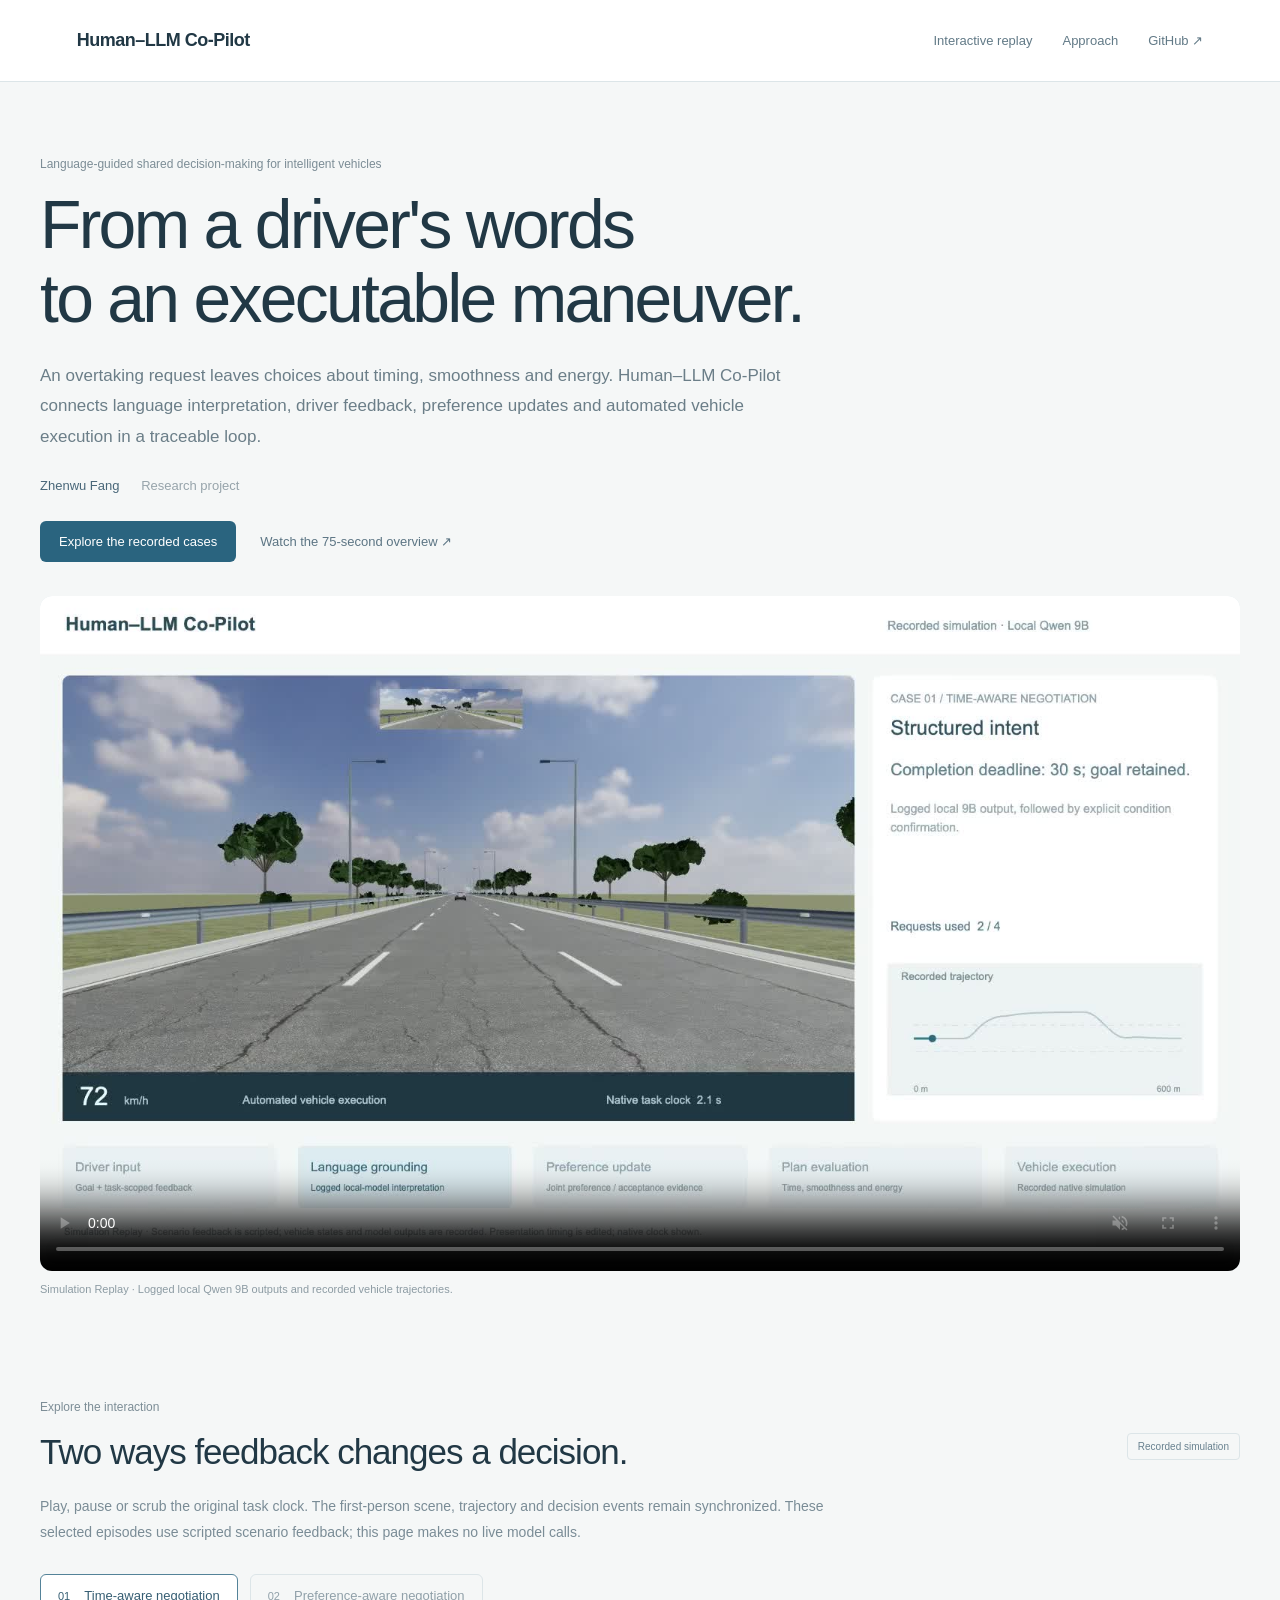
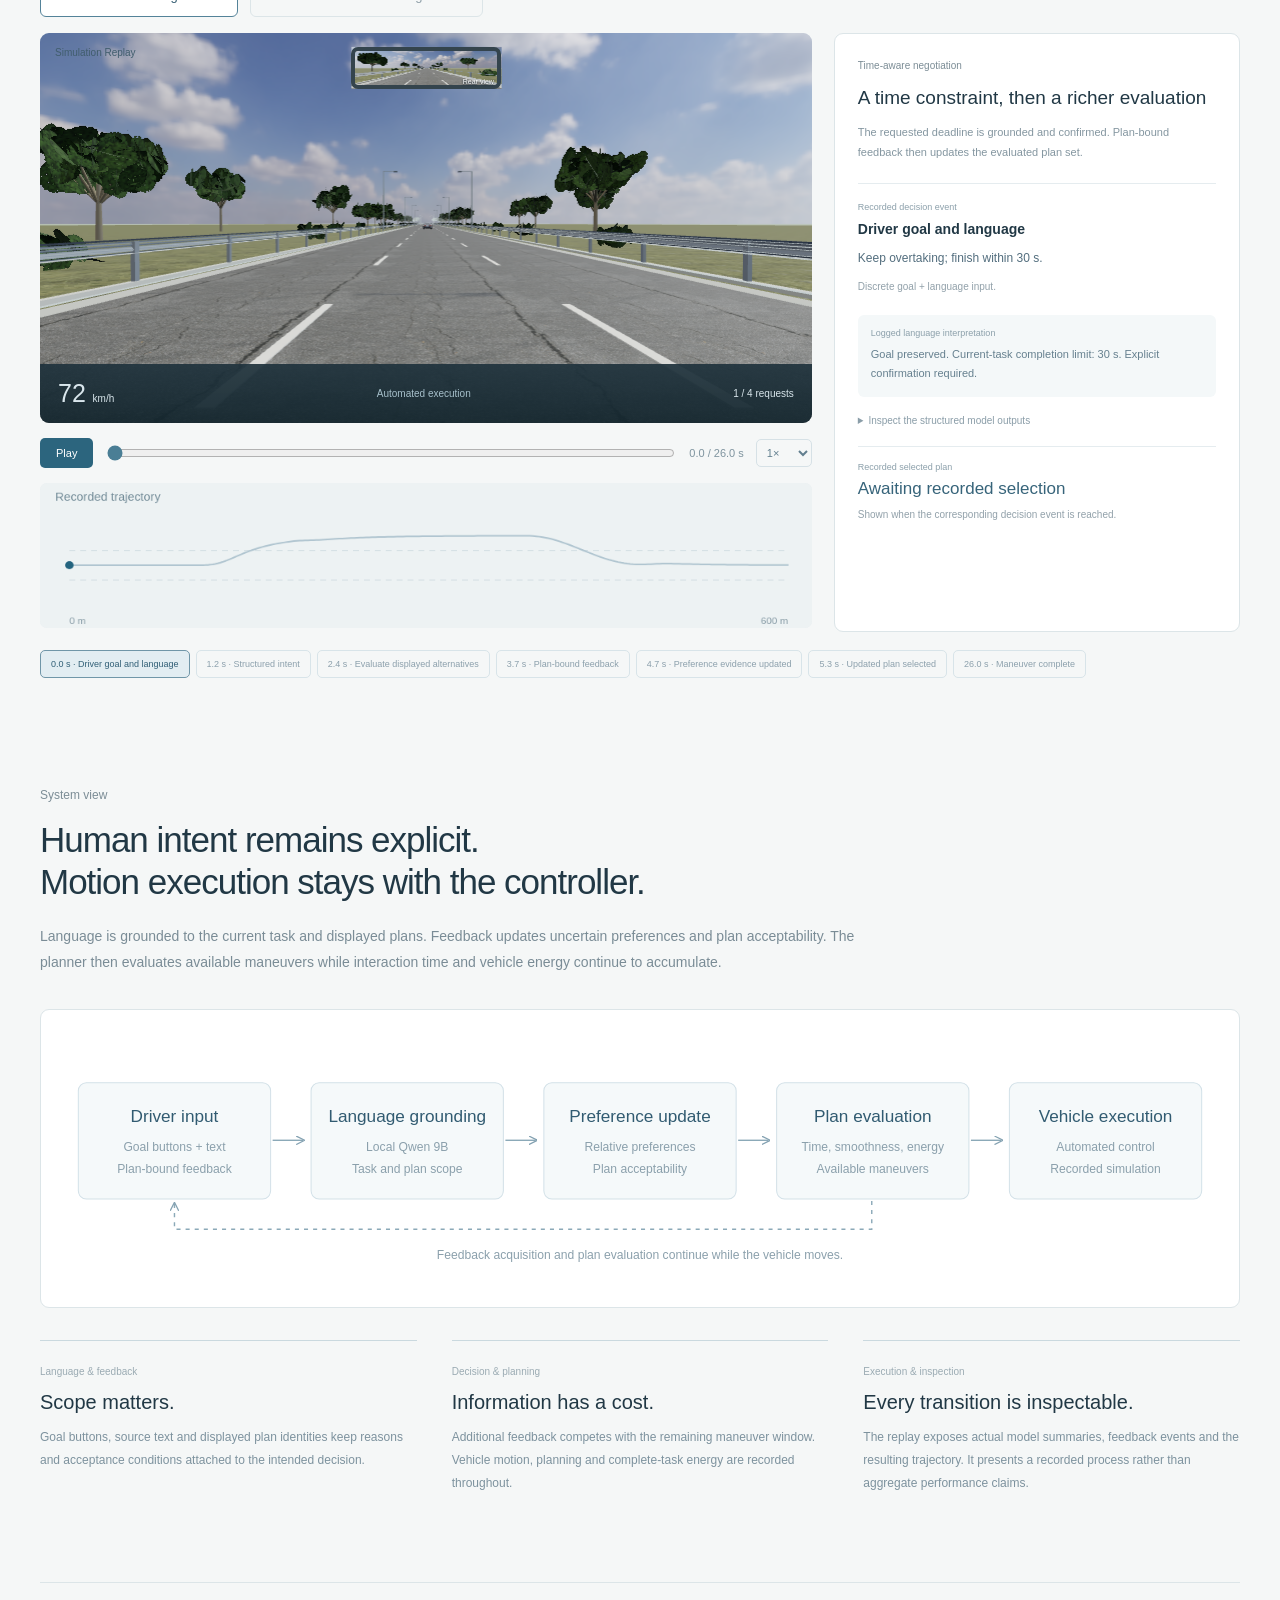
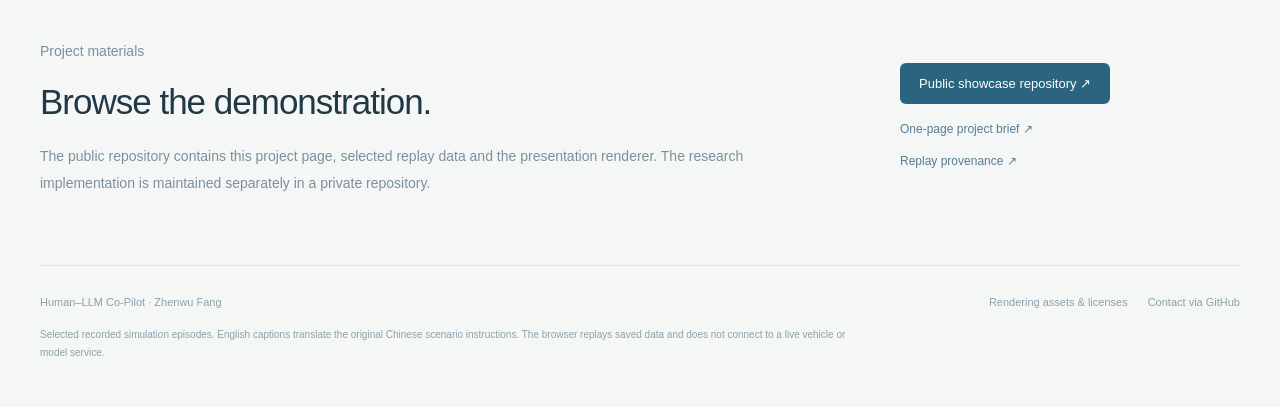
==== index.html @ 9ae5fc4d "Publish curated project showcase" ====
<!doctype html><html lang="en"><meta charset="utf-8"><meta name="viewport" content="width=device-width,initial-scale=1"><meta name="description" content="Human–LLM Co-Pilot connects language, driver feedback, plan evaluation and automated vehicle execution. Explore recorded simulation replays."><title>Human–LLM Co-Pilot | Zhenwu Fang</title><link rel="stylesheet" href="site.css"><script type="importmap">{"imports":{"three":"./viewer/vendor/three.module.js"}}</script>
<body><nav><a class="wordmark" href="#">Human–LLM Co-Pilot</a><div><a href="#replay">Interactive replay</a><a href="#approach">Approach</a><a href="https://github.com/ZV-NUS/human-llm-copilot">GitHub ↗</a></div></nav>
<main><header class="hero"><p class="eyebrow">Language-guided shared decision-making for intelligent vehicles</p><h1>From a driver's words<br>to an executable maneuver.</h1><p class="lede">An overtaking request leaves choices about timing, smoothness and energy. Human–LLM Co-Pilot connects language interpretation, driver feedback, preference updates and automated vehicle execution in a traceable loop.</p><p class="author"><a href="https://github.com/ZV-NUS">Zhenwu Fang</a> <span>Research project</span></p><div class="actions"><a class="button" href="#replay">Explore the recorded cases</a><a class="secondary" href="media/human_llm_copilot_demo.mp4">Watch the 75-second overview ↗</a></div>
<figure class="hero-media"><video id="overview-video" controls playsinline muted preload="metadata" poster="media/poster.jpg"><source src="media/human_llm_copilot_demo.mp4" type="video/mp4"></video><figcaption>Simulation Replay · Logged local Qwen 9B outputs and recorded vehicle trajectories.</figcaption></figure></header>
<section id="replay"><div class="section-top"><div><p class="eyebrow">Explore the interaction</p><h2>Two ways feedback changes a decision.</h2></div><span class="replay-label">Recorded simulation</span></div><p class="section-intro">Play, pause or scrub the original task clock. The first-person scene, trajectory and decision events remain synchronized. These selected episodes use scripted scenario feedback; this page makes no live model calls.</p>
<div class="case-tabs"><button id="case-a" class="selected">01 <span>Time-aware negotiation</span></button><button id="case-b">02 <span>Preference-aware negotiation</span></button></div>
<div class="replay-grid"><div class="visual-wrap"><div id="viewer" class="viewer"><div id="mirror"><span>Rear view</span></div><div id="load-state">Preparing the recorded scene…</div><div class="scene-badge">Simulation Replay</div><div class="instruments"><span><b id="speed">—</b> km/h</span><span>Automated execution</span><span id="request-count">0 / 4 requests</span></div></div><div class="player"><button id="play" aria-label="Play replay">Play</button><input id="seek" type="range" min="0" max="26" step=".05" value="0" aria-label="Replay position"><span id="clock">0.0 / 26.0 s</span><select id="rate" aria-label="Replay speed"><option value="1">1×</option><option value=".5">0.5×</option><option value="2">2×</option></select></div><canvas id="trajectory" width="920" height="180" aria-label="Recorded vehicle trajectory"></canvas></div>
<aside><p class="eyebrow" id="case-kind">Time-aware negotiation</p><h3 id="case-title"></h3><p id="case-caption"></p><div class="event"><span id="event-type">Driver input</span><h4 id="event-title"></h4><p id="event-text"></p><small id="event-detail"></small></div><div class="language-summary"><span>Logged language interpretation</span><p id="language-text"></p></div><details><summary>Inspect the structured model outputs</summary><pre id="model-json"></pre></details><div class="outcome"><span>Recorded selected plan</span><strong id="selected-plan"></strong><small>Shown when the corresponding decision event is reached.</small></div></aside></div>
<div id="events" class="events"></div></section>
<section id="approach"><p class="eyebrow">System view</p><h2>Human intent remains explicit.<br>Motion execution stays with the controller.</h2><p class="section-intro">Language is grounded to the current task and displayed plans. Feedback updates uncertain preferences and plan acceptability. The planner then evaluates available maneuvers while interaction time and vehicle energy continue to accumulate.</p><img class="architecture" src="media/architecture.svg" alt="Driver goal and feedback flow through language grounding, preference update, plan evaluation and automated execution, with a feedback loop to the driver."><div class="approach-grid"><article><span>Language & feedback</span><h3>Scope matters.</h3><p>Goal buttons, source text and displayed plan identities keep reasons and acceptance conditions attached to the intended decision.</p></article><article><span>Decision & planning</span><h3>Information has a cost.</h3><p>Additional feedback competes with the remaining maneuver window. Vehicle motion, planning and complete-task energy are recorded throughout.</p></article><article><span>Execution & inspection</span><h3>Every transition is inspectable.</h3><p>The replay exposes actual model summaries, feedback events and the resulting trajectory. It presents a recorded process rather than aggregate performance claims.</p></article></div></section>
<section class="code-section"><div><p class="eyebrow">Project materials</p><h2>Browse the demonstration.</h2><p>The public repository contains this project page, selected replay data and the presentation renderer. The research implementation is maintained separately in a private repository.</p></div><div class="code-links"><a class="button" href="https://github.com/ZV-NUS/human-llm-copilot">Public showcase repository ↗</a><a href="media/project_brief.pdf">One-page project brief ↗</a><a href="data/provenance.json">Replay provenance ↗</a></div></section>
<footer><span>Human–LLM Co-Pilot · Zhenwu Fang</span><div><a href="credits.html">Rendering assets & licenses</a><a href="https://github.com/ZV-NUS">Contact via GitHub</a></div><p>Selected recorded simulation episodes. English captions translate the original Chinese scenario instructions. The browser replays saved data and does not connect to a live vehicle or model service.</p></footer></main><script type="module" src="site.js"></script></body></html>
---- site.css ----
:root{font-family:'Avenir Next','Segoe UI',Arial,sans-serif;color:#213845;background:#f5f7f7;--blue:#2a647f;--muted:#71838d;--line:#dce5e8}*{box-sizing:border-box}body{margin:0}a{color:inherit;text-decoration:none}button,input,select{font:inherit}button,a,input{outline-offset:5px}button:focus-visible,a:focus-visible,input:focus-visible,select:focus-visible{outline:3px solid #7eabbf}button{cursor:pointer}nav{height:82px;padding:0 max(6vw,24px);display:flex;justify-content:space-between;align-items:center;background:white;border-bottom:1px solid var(--line)}nav div{display:flex;gap:30px;font-size:13px;color:#627a87}.wordmark{font-weight:650;font-size:18px;letter-spacing:-.5px}main{max-width:1280px;margin:auto;padding:0 40px}.hero{padding:75px 0 50px}.eyebrow{font-size:12px;color:#7c8d96;margin:0 0 17px}.hero h1{font-size:clamp(38px,5.3vw,68px);font-weight:500;line-height:1.09;letter-spacing:-2.7px;margin:0 0 25px}.lede{font-size:17px;line-height:1.8;color:#6b7e88;max-width:750px;margin:0}.author{font-size:13px;margin:25px 0;color:#496779}.author span{color:#97a4ab;margin-left:18px}.actions{display:flex;gap:24px;align-items:center;margin:28px 0 34px}.button{display:inline-block;background:var(--blue);padding:13px 19px;color:white;border-radius:6px;font-size:13px}.secondary{font-size:13px;color:#5c7584}.hero-media{margin:30px 0 0}.hero-media video{width:100%;display:block;background:#dbe6eb;border-radius:12px;aspect-ratio:16/9}.hero-media figcaption{font-size:11px;color:#8c9ba3;margin-top:12px}section{padding:55px 0}.section-top{display:flex;justify-content:space-between;align-items:center}.section-top h2,h2{font-size:35px;line-height:1.2;letter-spacing:-1px;font-weight:500;margin:0 0 20px}.replay-label{padding:7px 10px;border:1px solid var(--line);font-size:10px;color:#68818f;border-radius:4px}.section-intro{max-width:820px;font-size:14px;line-height:1.9;color:#7a8c96;margin:0 0 28px}.case-tabs{display:flex;gap:12px;margin-bottom:16px}.case-tabs button{background:transparent;border:1px solid var(--line);color:#90a0a9;padding:13px 17px;border-radius:6px;font-size:11px}.case-tabs button span{font-size:13px;margin-left:11px}.case-tabs .selected{background:white;border-color:#548399;color:#365e73}.replay-grid{display:grid;grid-template-columns:minmax(0,1.9fr) minmax(270px,1fr);gap:22px}.visual-wrap{min-width:0}.viewer{position:relative;width:100%;height:390px;border-radius:9px;overflow:hidden;background:#d7e3e8}.viewer>canvas{display:block;width:100%;height:100%}#mirror{position:absolute;z-index:3;left:50%;top:14px;transform:translateX(-50%);width:150px;height:42px;border:4px solid #34444d;border-radius:7px;pointer-events:none}#mirror span{position:absolute;bottom:0;right:3px;color:white;font-size:7px;text-shadow:0 1px 2px #123}.scene-badge{position:absolute;top:14px;left:15px;z-index:3;font-size:10px;color:#405d6d}.instruments{position:absolute;left:0;right:0;bottom:0;padding:15px 18px;background:linear-gradient(180deg,#20333ded,#14262eee);color:#d9e6ec;display:flex;justify-content:space-between;align-items:center;font-size:10px;z-index:3}.instruments b{font-size:25px;font-weight:500;margin-right:4px}.instruments>span:nth-child(2){color:#a7c0cb}#load-state{position:absolute;inset:0;background:#e5edf1;z-index:4;display:grid;place-items:center;color:#7c929e;font-size:12px}#load-state[hidden]{display:none}.player{display:flex;align-items:center;gap:12px;padding:15px 0}.player button{background:#2c657e;color:white;padding:9px 16px;border:0;border-radius:5px;font-size:11px}.player input{flex:1;min-width:30px;accent-color:#4a7e95}.player span{font-size:11px;white-space:nowrap;color:#7f949f;font-variant-numeric:tabular-nums}.player select{font-size:11px;padding:6px;border:1px solid #d6e1e6;border-radius:5px;background:transparent;color:#627f8f}#trajectory{width:100%;height:145px;background:#ebf0f1;border-radius:7px}aside{background:white;border:1px solid var(--line);padding:23px;border-radius:9px;min-width:0}aside .eyebrow{font-size:10px;margin-bottom:10px}aside h3{font-size:19px;font-weight:500;line-height:1.4;margin:0 0 12px}aside>p{font-size:11px;color:#8496a0;line-height:1.8}.event{border-top:1px solid #e5ecef;margin-top:20px;padding-top:18px}.event>span,.language-summary>span,.outcome>span{display:block;font-size:9px;color:#8ca0ab;margin-bottom:7px}.event h4{font-size:14px;line-height:1.5;font-weight:550;margin:0 0 8px}.event p{font-size:12px;line-height:1.8;color:#536e7e;margin:0 0 8px}.event small,.outcome small{font-size:10px;line-height:1.7;color:#92a1aa;display:block}.language-summary{margin-top:20px;padding:13px;background:#f4f8f9;border-radius:6px}.language-summary p{font-size:11px;line-height:1.8;margin:0;color:#66808f}details{margin-top:18px;color:#8a9da8;font-size:10px}summary{cursor:pointer}pre{font-size:9px;white-space:pre-wrap;overflow-wrap:anywhere;line-height:1.7;padding:10px;background:#f4f7f9}.outcome{border-top:1px solid #e5ecef;margin-top:20px;padding-top:15px}.outcome strong{display:block;font-size:17px;font-weight:500;color:#37647a;margin-bottom:7px}.events{display:flex;gap:6px;flex-wrap:wrap;margin-top:18px}.events button{border:1px solid #d8e4e9;border-radius:5px;padding:8px 10px;font-size:9px;color:#8ca0ac;background:transparent}.events button.active{background:#e2edf2;color:#315f76;border-color:#7096a8}.architecture{width:100%;background:white;border:1px solid var(--line);border-radius:9px;padding:12px;margin:5px 0 28px}.approach-grid{display:grid;grid-template-columns:repeat(3,1fr);gap:35px}.approach-grid article{border-top:1px solid #cad9df;padding-top:20px}.approach-grid span{font-size:10px;color:#9babb3}.approach-grid h3{font-size:20px;font-weight:500;margin:12px 0}.approach-grid p{font-size:12px;line-height:1.9;color:#7d929e}.code-section{display:grid;grid-template-columns:1fr 340px;gap:60px;border-top:1px solid var(--line);margin-top:20px}.code-section p{font-size:14px;line-height:1.9;color:#7b909c}.code-links{display:flex;flex-direction:column;align-items:flex-start;gap:18px;padding-top:25px}.code-links>a:not(.button){font-size:12px;color:#587c91}footer{border-top:1px solid var(--line);padding:30px 0 45px;font-size:11px;color:#8da0aa;display:flex;justify-content:space-between;flex-wrap:wrap;gap:18px}footer div{display:flex;gap:20px}footer p{flex-basis:100%;max-width:830px;font-size:10px;line-height:1.8;margin:0}html{scroll-behavior:smooth}@media(max-width:850px){main{padding:0 22px}.hero{padding-top:45px}.hero h1{letter-spacing:-1.7px}.lede{font-size:15px}nav{height:70px;padding:0 20px}nav div{gap:15px;font-size:11px}.replay-grid{grid-template-columns:1fr}.viewer{height:420px}.approach-grid{grid-template-columns:1fr;gap:20px}.code-section{grid-template-columns:1fr;gap:0}.section-top h2,h2{font-size:29px}.replay-label{display:none}.actions{flex-wrap:wrap;gap:18px}aside{padding:20px}.case-tabs button{padding:10px}.case-tabs button span{font-size:11px;margin-left:5px}}@media(max-width:500px){nav div a:first-child{display:none}.wordmark{font-size:14px}.hero h1{font-size:37px}.viewer{height:350px}.case-tabs{gap:7px}.instruments>span:nth-child(2){display:none}.player{gap:7px}.player button{padding:8px 12px}}@media(prefers-reduced-motion:reduce){html{scroll-behavior:auto}}
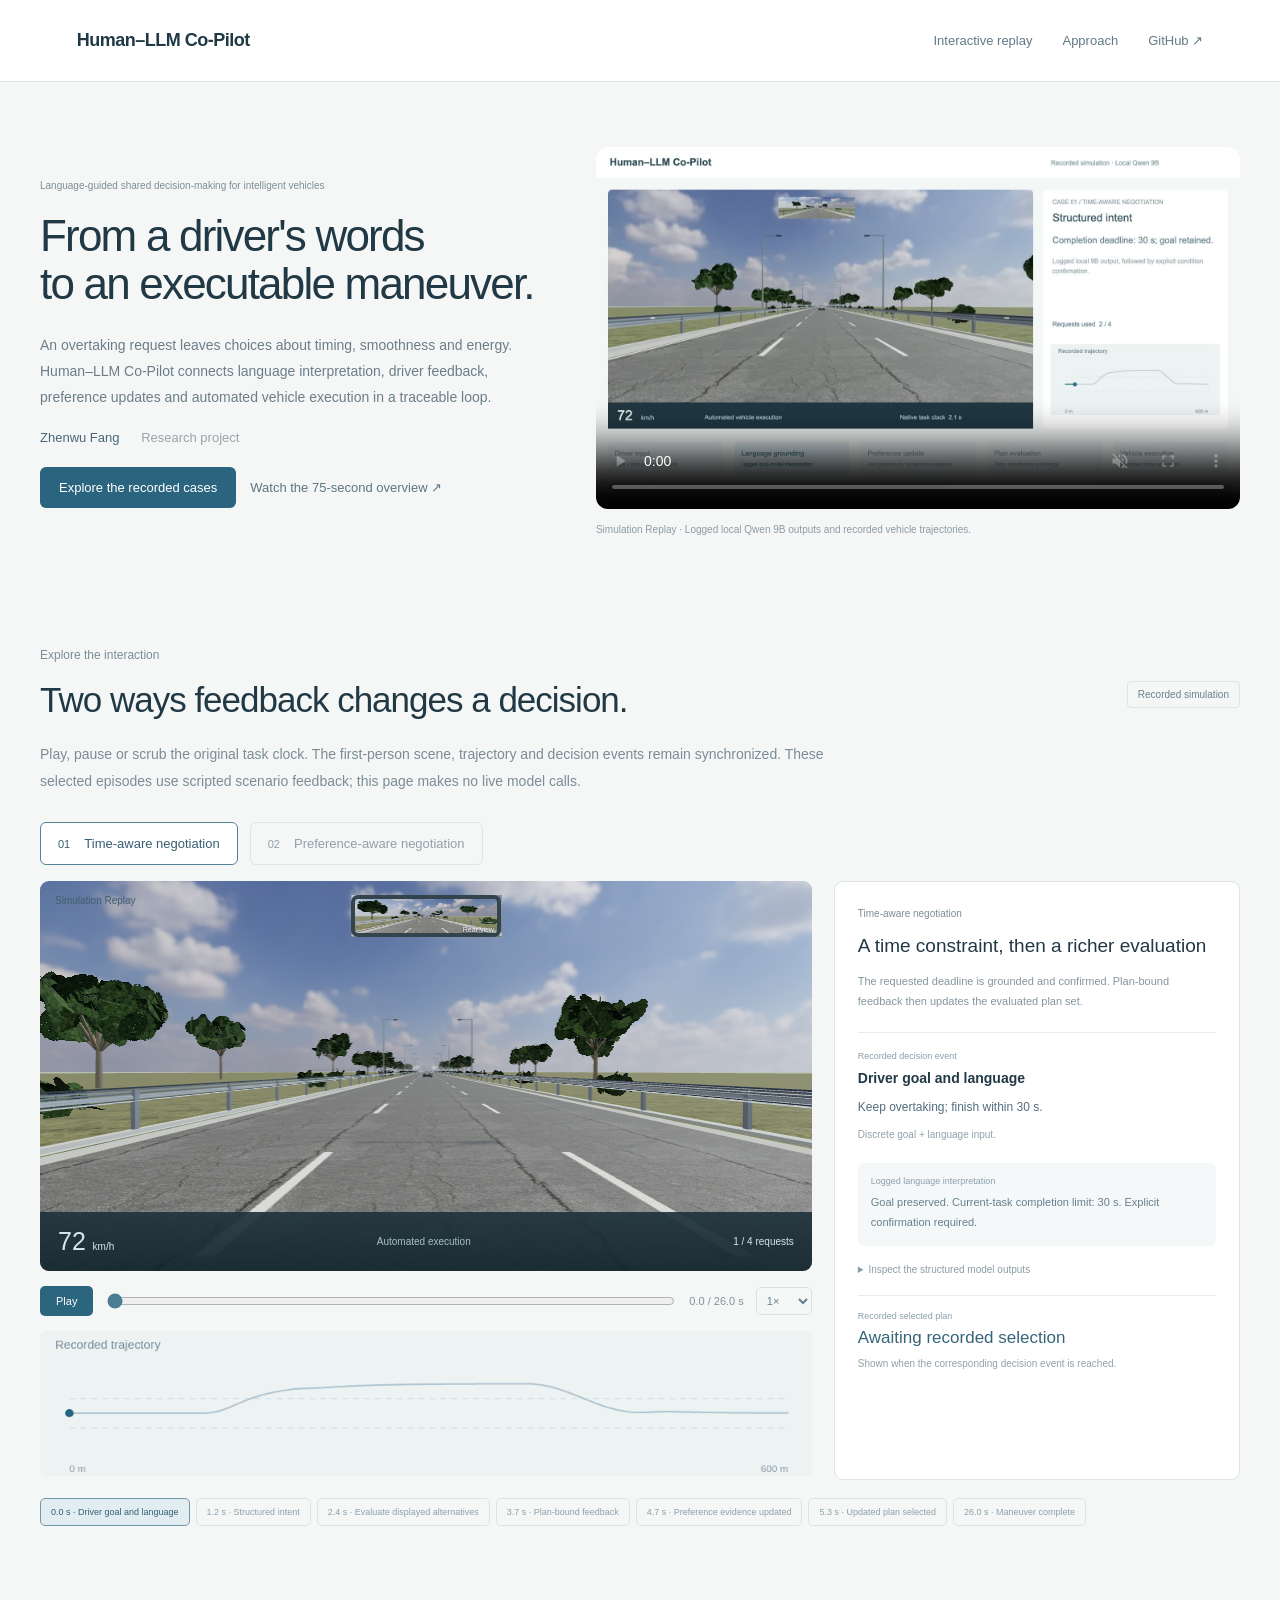
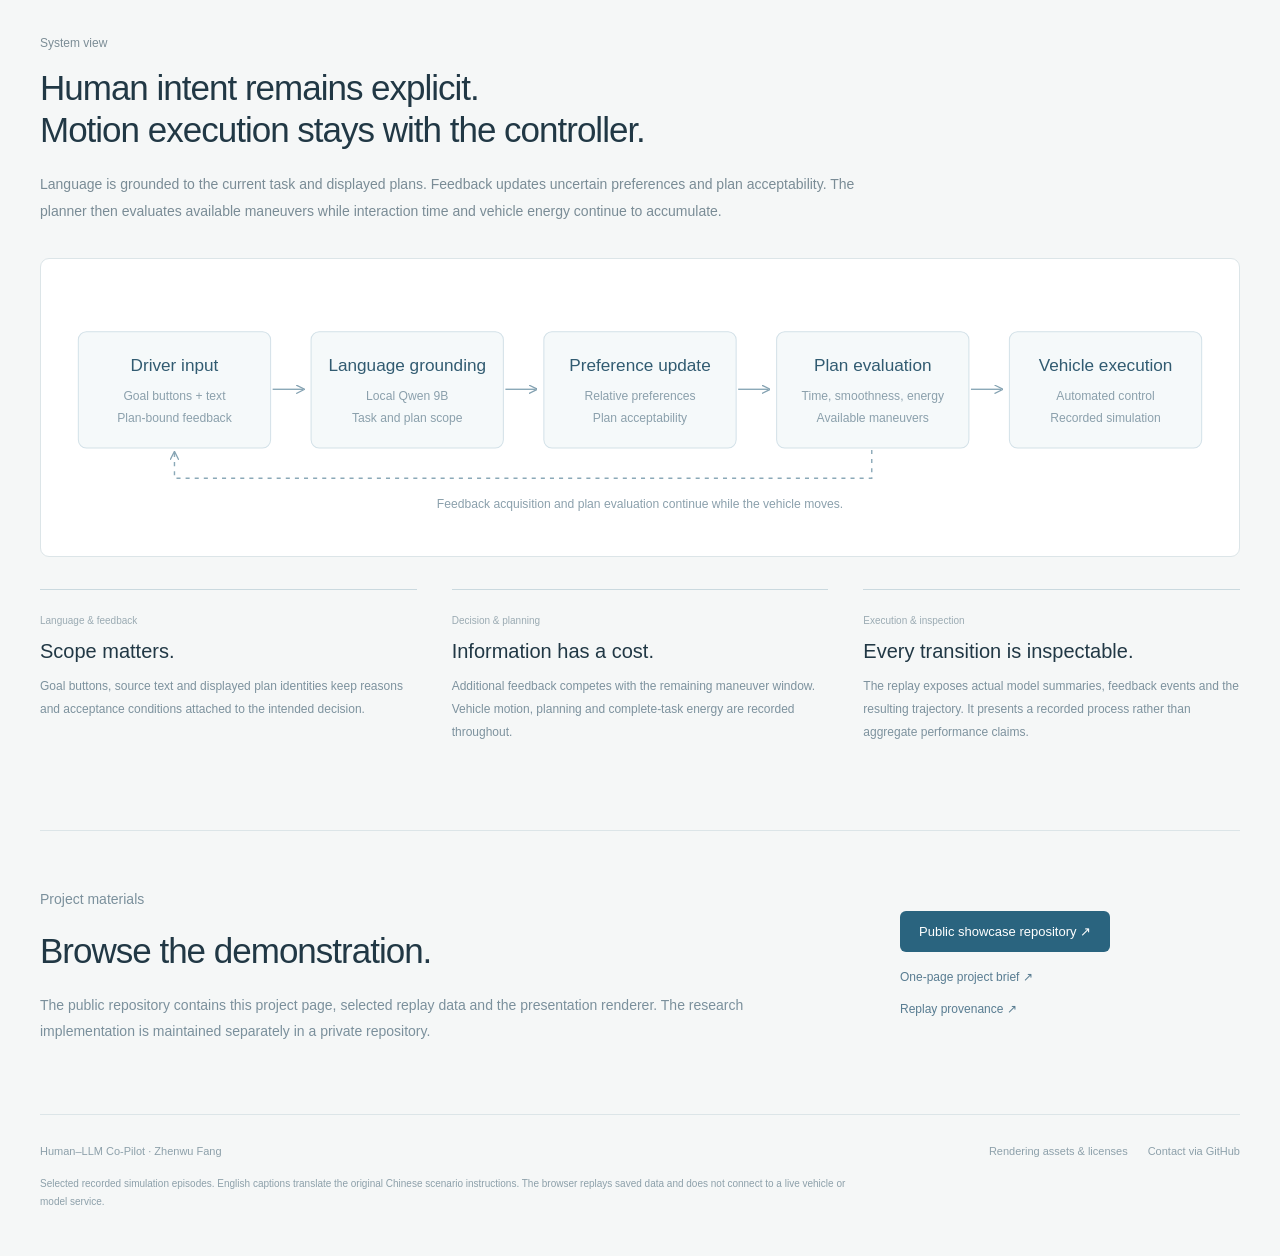
==== commit b3a0b019: "Keep demonstration in the first screen and refine replay controls" ====
--- a/index.html
+++ b/index.html
@@ -1,7 +1,7 @@
-<!doctype html><html lang="en"><meta charset="utf-8"><meta name="viewport" content="width=device-width,initial-scale=1"><meta name="description" content="Human–LLM Co-Pilot connects language, driver feedback, plan evaluation and automated vehicle execution. Explore recorded simulation replays."><title>Human–LLM Co-Pilot | Zhenwu Fang</title><link rel="stylesheet" href="site.css"><script type="importmap">{"imports":{"three":"./viewer/vendor/three.module.js"}}</script>
+<!doctype html><html lang="en"><meta charset="utf-8"><meta name="viewport" content="width=device-width,initial-scale=1"><meta name="description" content="Human–LLM Co-Pilot connects language, driver feedback, plan evaluation and automated vehicle execution. Explore recorded simulation replays."><title>Human–LLM Co-Pilot | Zhenwu Fang</title><link rel="stylesheet" href="site.css?v=2"><script type="importmap">{"imports":{"three":"./viewer/vendor/three.module.js"}}</script>
 <body><nav><a class="wordmark" href="#">Human–LLM Co-Pilot</a><div><a href="#replay">Interactive replay</a><a href="#approach">Approach</a><a href="https://github.com/ZV-NUS/human-llm-copilot">GitHub ↗</a></div></nav>
-<main><header class="hero"><p class="eyebrow">Language-guided shared decision-making for intelligent vehicles</p><h1>From a driver's words<br>to an executable maneuver.</h1><p class="lede">An overtaking request leaves choices about timing, smoothness and energy. Human–LLM Co-Pilot connects language interpretation, driver feedback, preference updates and automated vehicle execution in a traceable loop.</p><p class="author"><a href="https://github.com/ZV-NUS">Zhenwu Fang</a> <span>Research project</span></p><div class="actions"><a class="button" href="#replay">Explore the recorded cases</a><a class="secondary" href="media/human_llm_copilot_demo.mp4">Watch the 75-second overview ↗</a></div>
-<figure class="hero-media"><video id="overview-video" controls playsinline muted preload="metadata" poster="media/poster.jpg"><source src="media/human_llm_copilot_demo.mp4" type="video/mp4"></video><figcaption>Simulation Replay · Logged local Qwen 9B outputs and recorded vehicle trajectories.</figcaption></figure></header>
+<main><header class="hero"><div class="hero-copy"><p class="eyebrow">Language-guided shared decision-making for intelligent vehicles</p><h1>From a driver's words<br>to an executable maneuver.</h1><p class="lede">An overtaking request leaves choices about timing, smoothness and energy. Human–LLM Co-Pilot connects language interpretation, driver feedback, preference updates and automated vehicle execution in a traceable loop.</p><p class="author"><a href="https://github.com/ZV-NUS">Zhenwu Fang</a> <span>Research project</span></p><div class="actions"><a class="button" href="#replay">Explore the recorded cases</a><a class="secondary" href="media/human_llm_copilot_demo.mp4">Watch the 75-second overview ↗</a></div>
+</div><figure class="hero-media"><video id="overview-video" controls playsinline muted preload="metadata" poster="media/poster.jpg"><source src="media/human_llm_copilot_demo.mp4" type="video/mp4"></video><figcaption>Simulation Replay · Logged local Qwen 9B outputs and recorded vehicle trajectories.</figcaption></figure></header>
 <section id="replay"><div class="section-top"><div><p class="eyebrow">Explore the interaction</p><h2>Two ways feedback changes a decision.</h2></div><span class="replay-label">Recorded simulation</span></div><p class="section-intro">Play, pause or scrub the original task clock. The first-person scene, trajectory and decision events remain synchronized. These selected episodes use scripted scenario feedback; this page makes no live model calls.</p>
 <div class="case-tabs"><button id="case-a" class="selected">01 <span>Time-aware negotiation</span></button><button id="case-b">02 <span>Preference-aware negotiation</span></button></div>
 <div class="replay-grid"><div class="visual-wrap"><div id="viewer" class="viewer"><div id="mirror"><span>Rear view</span></div><div id="load-state">Preparing the recorded scene…</div><div class="scene-badge">Simulation Replay</div><div class="instruments"><span><b id="speed">—</b> km/h</span><span>Automated execution</span><span id="request-count">0 / 4 requests</span></div></div><div class="player"><button id="play" aria-label="Play replay">Play</button><input id="seek" type="range" min="0" max="26" step=".05" value="0" aria-label="Replay position"><span id="clock">0.0 / 26.0 s</span><select id="rate" aria-label="Replay speed"><option value="1">1×</option><option value=".5">0.5×</option><option value="2">2×</option></select></div><canvas id="trajectory" width="920" height="180" aria-label="Recorded vehicle trajectory"></canvas></div>
@@ -9,4 +9,4 @@
 <div id="events" class="events"></div></section>
 <section id="approach"><p class="eyebrow">System view</p><h2>Human intent remains explicit.<br>Motion execution stays with the controller.</h2><p class="section-intro">Language is grounded to the current task and displayed plans. Feedback updates uncertain preferences and plan acceptability. The planner then evaluates available maneuvers while interaction time and vehicle energy continue to accumulate.</p><img class="architecture" src="media/architecture.svg" alt="Driver goal and feedback flow through language grounding, preference update, plan evaluation and automated execution, with a feedback loop to the driver."><div class="approach-grid"><article><span>Language & feedback</span><h3>Scope matters.</h3><p>Goal buttons, source text and displayed plan identities keep reasons and acceptance conditions attached to the intended decision.</p></article><article><span>Decision & planning</span><h3>Information has a cost.</h3><p>Additional feedback competes with the remaining maneuver window. Vehicle motion, planning and complete-task energy are recorded throughout.</p></article><article><span>Execution & inspection</span><h3>Every transition is inspectable.</h3><p>The replay exposes actual model summaries, feedback events and the resulting trajectory. It presents a recorded process rather than aggregate performance claims.</p></article></div></section>
 <section class="code-section"><div><p class="eyebrow">Project materials</p><h2>Browse the demonstration.</h2><p>The public repository contains this project page, selected replay data and the presentation renderer. The research implementation is maintained separately in a private repository.</p></div><div class="code-links"><a class="button" href="https://github.com/ZV-NUS/human-llm-copilot">Public showcase repository ↗</a><a href="media/project_brief.pdf">One-page project brief ↗</a><a href="data/provenance.json">Replay provenance ↗</a></div></section>
-<footer><span>Human–LLM Co-Pilot · Zhenwu Fang</span><div><a href="credits.html">Rendering assets & licenses</a><a href="https://github.com/ZV-NUS">Contact via GitHub</a></div><p>Selected recorded simulation episodes. English captions translate the original Chinese scenario instructions. The browser replays saved data and does not connect to a live vehicle or model service.</p></footer></main><script type="module" src="site.js"></script></body></html>
+<footer><span>Human–LLM Co-Pilot · Zhenwu Fang</span><div><a href="credits.html">Rendering assets & licenses</a><a href="https://github.com/ZV-NUS">Contact via GitHub</a></div><p>Selected recorded simulation episodes. English captions translate the original Chinese scenario instructions. The browser replays saved data and does not connect to a live vehicle or model service.</p></footer></main><script type="module" src="site.js?v=2"></script></body></html>
--- a/site.css
+++ b/site.css
@@ -1 +1,4 @@
 :root{font-family:'Avenir Next','Segoe UI',Arial,sans-serif;color:#213845;background:#f5f7f7;--blue:#2a647f;--muted:#71838d;--line:#dce5e8}*{box-sizing:border-box}body{margin:0}a{color:inherit;text-decoration:none}button,input,select{font:inherit}button,a,input{outline-offset:5px}button:focus-visible,a:focus-visible,input:focus-visible,select:focus-visible{outline:3px solid #7eabbf}button{cursor:pointer}nav{height:82px;padding:0 max(6vw,24px);display:flex;justify-content:space-between;align-items:center;background:white;border-bottom:1px solid var(--line)}nav div{display:flex;gap:30px;font-size:13px;color:#627a87}.wordmark{font-weight:650;font-size:18px;letter-spacing:-.5px}main{max-width:1280px;margin:auto;padding:0 40px}.hero{padding:75px 0 50px}.eyebrow{font-size:12px;color:#7c8d96;margin:0 0 17px}.hero h1{font-size:clamp(38px,5.3vw,68px);font-weight:500;line-height:1.09;letter-spacing:-2.7px;margin:0 0 25px}.lede{font-size:17px;line-height:1.8;color:#6b7e88;max-width:750px;margin:0}.author{font-size:13px;margin:25px 0;color:#496779}.author span{color:#97a4ab;margin-left:18px}.actions{display:flex;gap:24px;align-items:center;margin:28px 0 34px}.button{display:inline-block;background:var(--blue);padding:13px 19px;color:white;border-radius:6px;font-size:13px}.secondary{font-size:13px;color:#5c7584}.hero-media{margin:30px 0 0}.hero-media video{width:100%;display:block;background:#dbe6eb;border-radius:12px;aspect-ratio:16/9}.hero-media figcaption{font-size:11px;color:#8c9ba3;margin-top:12px}section{padding:55px 0}.section-top{display:flex;justify-content:space-between;align-items:center}.section-top h2,h2{font-size:35px;line-height:1.2;letter-spacing:-1px;font-weight:500;margin:0 0 20px}.replay-label{padding:7px 10px;border:1px solid var(--line);font-size:10px;color:#68818f;border-radius:4px}.section-intro{max-width:820px;font-size:14px;line-height:1.9;color:#7a8c96;margin:0 0 28px}.case-tabs{display:flex;gap:12px;margin-bottom:16px}.case-tabs button{background:transparent;border:1px solid var(--line);color:#90a0a9;padding:13px 17px;border-radius:6px;font-size:11px}.case-tabs button span{font-size:13px;margin-left:11px}.case-tabs .selected{background:white;border-color:#548399;color:#365e73}.replay-grid{display:grid;grid-template-columns:minmax(0,1.9fr) minmax(270px,1fr);gap:22px}.visual-wrap{min-width:0}.viewer{position:relative;width:100%;height:390px;border-radius:9px;overflow:hidden;background:#d7e3e8}.viewer>canvas{display:block;width:100%;height:100%}#mirror{position:absolute;z-index:3;left:50%;top:14px;transform:translateX(-50%);width:150px;height:42px;border:4px solid #34444d;border-radius:7px;pointer-events:none}#mirror span{position:absolute;bottom:0;right:3px;color:white;font-size:7px;text-shadow:0 1px 2px #123}.scene-badge{position:absolute;top:14px;left:15px;z-index:3;font-size:10px;color:#405d6d}.instruments{position:absolute;left:0;right:0;bottom:0;padding:15px 18px;background:linear-gradient(180deg,#20333ded,#14262eee);color:#d9e6ec;display:flex;justify-content:space-between;align-items:center;font-size:10px;z-index:3}.instruments b{font-size:25px;font-weight:500;margin-right:4px}.instruments>span:nth-child(2){color:#a7c0cb}#load-state{position:absolute;inset:0;background:#e5edf1;z-index:4;display:grid;place-items:center;color:#7c929e;font-size:12px}#load-state[hidden]{display:none}.player{display:flex;align-items:center;gap:12px;padding:15px 0}.player button{background:#2c657e;color:white;padding:9px 16px;border:0;border-radius:5px;font-size:11px}.player input{flex:1;min-width:30px;accent-color:#4a7e95}.player span{font-size:11px;white-space:nowrap;color:#7f949f;font-variant-numeric:tabular-nums}.player select{font-size:11px;padding:6px;border:1px solid #d6e1e6;border-radius:5px;background:transparent;color:#627f8f}#trajectory{width:100%;height:145px;background:#ebf0f1;border-radius:7px}aside{background:white;border:1px solid var(--line);padding:23px;border-radius:9px;min-width:0}aside .eyebrow{font-size:10px;margin-bottom:10px}aside h3{font-size:19px;font-weight:500;line-height:1.4;margin:0 0 12px}aside>p{font-size:11px;color:#8496a0;line-height:1.8}.event{border-top:1px solid #e5ecef;margin-top:20px;padding-top:18px}.event>span,.language-summary>span,.outcome>span{display:block;font-size:9px;color:#8ca0ab;margin-bottom:7px}.event h4{font-size:14px;line-height:1.5;font-weight:550;margin:0 0 8px}.event p{font-size:12px;line-height:1.8;color:#536e7e;margin:0 0 8px}.event small,.outcome small{font-size:10px;line-height:1.7;color:#92a1aa;display:block}.language-summary{margin-top:20px;padding:13px;background:#f4f8f9;border-radius:6px}.language-summary p{font-size:11px;line-height:1.8;margin:0;color:#66808f}details{margin-top:18px;color:#8a9da8;font-size:10px}summary{cursor:pointer}pre{font-size:9px;white-space:pre-wrap;overflow-wrap:anywhere;line-height:1.7;padding:10px;background:#f4f7f9}.outcome{border-top:1px solid #e5ecef;margin-top:20px;padding-top:15px}.outcome strong{display:block;font-size:17px;font-weight:500;color:#37647a;margin-bottom:7px}.events{display:flex;gap:6px;flex-wrap:wrap;margin-top:18px}.events button{border:1px solid #d8e4e9;border-radius:5px;padding:8px 10px;font-size:9px;color:#8ca0ac;background:transparent}.events button.active{background:#e2edf2;color:#315f76;border-color:#7096a8}.architecture{width:100%;background:white;border:1px solid var(--line);border-radius:9px;padding:12px;margin:5px 0 28px}.approach-grid{display:grid;grid-template-columns:repeat(3,1fr);gap:35px}.approach-grid article{border-top:1px solid #cad9df;padding-top:20px}.approach-grid span{font-size:10px;color:#9babb3}.approach-grid h3{font-size:20px;font-weight:500;margin:12px 0}.approach-grid p{font-size:12px;line-height:1.9;color:#7d929e}.code-section{display:grid;grid-template-columns:1fr 340px;gap:60px;border-top:1px solid var(--line);margin-top:20px}.code-section p{font-size:14px;line-height:1.9;color:#7b909c}.code-links{display:flex;flex-direction:column;align-items:flex-start;gap:18px;padding-top:25px}.code-links>a:not(.button){font-size:12px;color:#587c91}footer{border-top:1px solid var(--line);padding:30px 0 45px;font-size:11px;color:#8da0aa;display:flex;justify-content:space-between;flex-wrap:wrap;gap:18px}footer div{display:flex;gap:20px}footer p{flex-basis:100%;max-width:830px;font-size:10px;line-height:1.8;margin:0}html{scroll-behavior:smooth}@media(max-width:850px){main{padding:0 22px}.hero{padding-top:45px}.hero h1{letter-spacing:-1.7px}.lede{font-size:15px}nav{height:70px;padding:0 20px}nav div{gap:15px;font-size:11px}.replay-grid{grid-template-columns:1fr}.viewer{height:420px}.approach-grid{grid-template-columns:1fr;gap:20px}.code-section{grid-template-columns:1fr;gap:0}.section-top h2,h2{font-size:29px}.replay-label{display:none}.actions{flex-wrap:wrap;gap:18px}aside{padding:20px}.case-tabs button{padding:10px}.case-tabs button span{font-size:11px;margin-left:5px}}@media(max-width:500px){nav div a:first-child{display:none}.wordmark{font-size:14px}.hero h1{font-size:37px}.viewer{height:350px}.case-tabs{gap:7px}.instruments>span:nth-child(2){display:none}.player{gap:7px}.player button{padding:8px 12px}}@media(prefers-reduced-motion:reduce){html{scroll-behavior:auto}}
+
+/* Keep the project's own demonstration visible alongside the problem definition. */
+@media(min-width:1000px){.hero{display:grid;grid-template-columns:minmax(0,.95fr) minmax(0,1.2fr);gap:46px;align-items:center;padding:65px 0 55px}.hero h1{font-size:44px;letter-spacing:-1.8px}.hero .lede{font-size:14px;line-height:1.85}.hero .author{margin:20px 0}.hero .actions{flex-wrap:wrap;gap:14px;margin:22px 0 0}.hero-media{margin:0}.hero-media figcaption{font-size:10px;line-height:1.7}.hero .eyebrow{font-size:10px;line-height:1.8}}
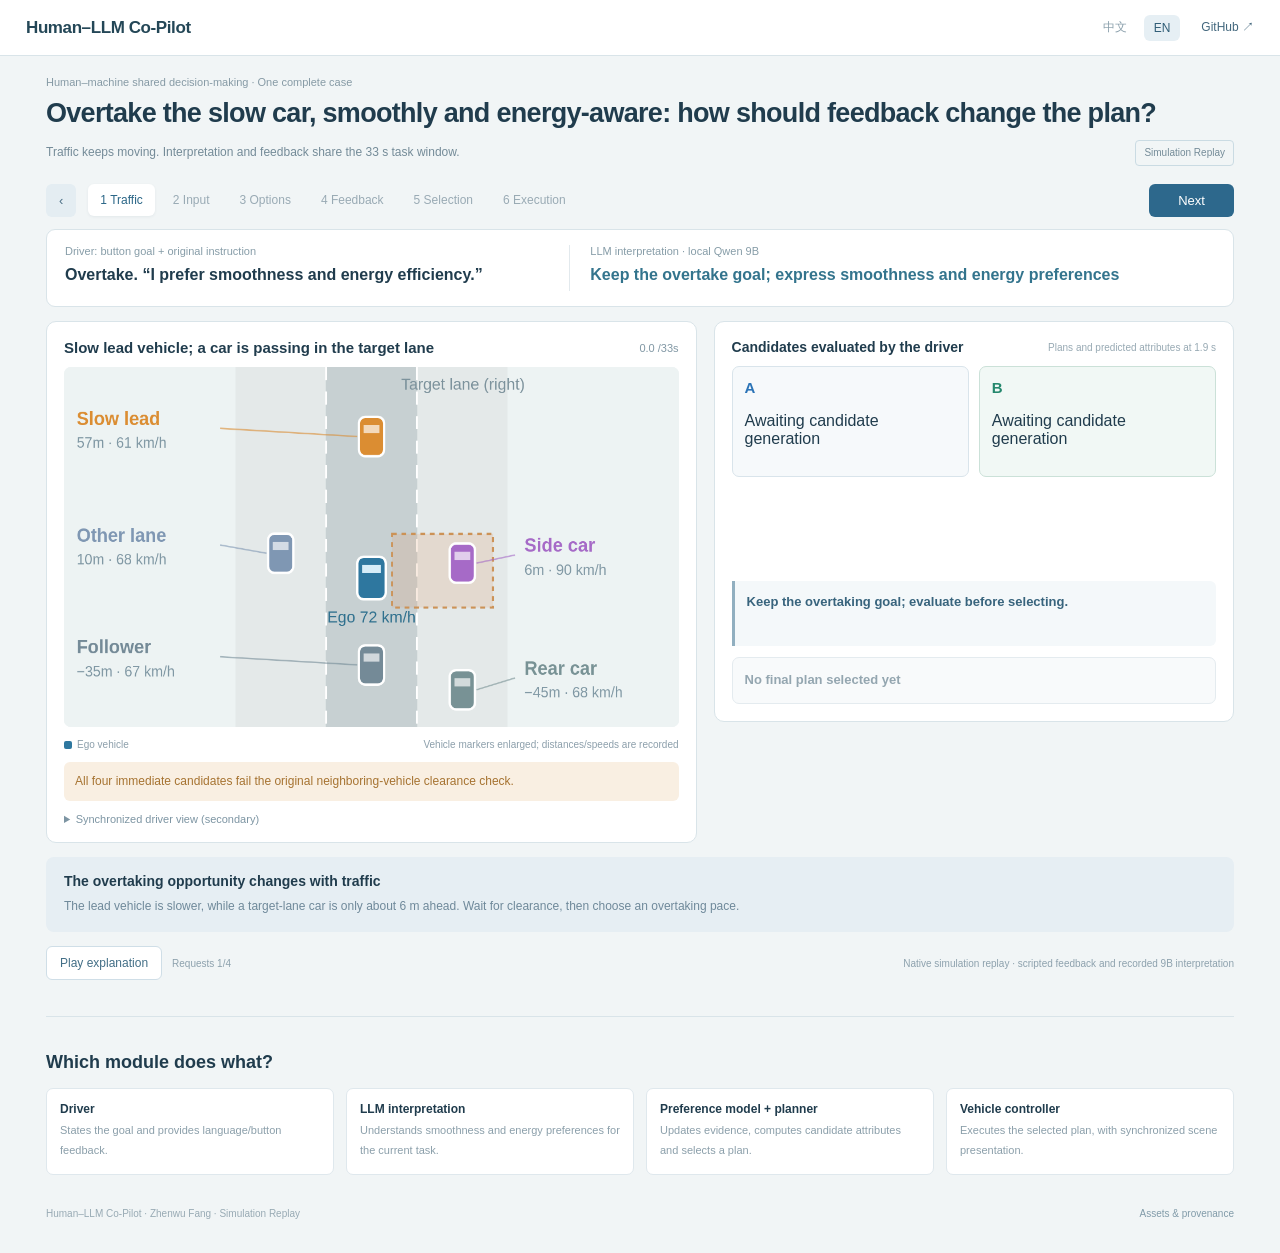
==== commit f33dae14: "Publish V2 five-vehicle shared-decision story and distinguish replanned execution" ====
--- a/index.html
+++ b/index.html
@@ -1,12 +1,11 @@
-<!doctype html><html lang="en"><meta charset="utf-8"><meta name="viewport" content="width=device-width,initial-scale=1"><meta name="description" content="Human–LLM Co-Pilot connects language, driver feedback, plan evaluation and automated vehicle execution. Explore recorded simulation replays."><title>Human–LLM Co-Pilot | Zhenwu Fang</title><link rel="stylesheet" href="site.css?v=2"><script type="importmap">{"imports":{"three":"./viewer/vendor/three.module.js"}}</script>
-<body><nav><a class="wordmark" href="#">Human–LLM Co-Pilot</a><div><a href="#replay">Interactive replay</a><a href="#approach">Approach</a><a href="https://github.com/ZV-NUS/human-llm-copilot">GitHub ↗</a></div></nav>
-<main><header class="hero"><div class="hero-copy"><p class="eyebrow">Language-guided shared decision-making for intelligent vehicles</p><h1>From a driver's words<br>to an executable maneuver.</h1><p class="lede">An overtaking request leaves choices about timing, smoothness and energy. Human–LLM Co-Pilot connects language interpretation, driver feedback, preference updates and automated vehicle execution in a traceable loop.</p><p class="author"><a href="https://github.com/ZV-NUS">Zhenwu Fang</a> <span>Research project</span></p><div class="actions"><a class="button" href="#replay">Explore the recorded cases</a><a class="secondary" href="media/human_llm_copilot_demo.mp4">Watch the 75-second overview ↗</a></div>
-</div><figure class="hero-media"><video id="overview-video" controls playsinline muted preload="metadata" poster="media/poster.jpg"><source src="media/human_llm_copilot_demo.mp4" type="video/mp4"></video><figcaption>Simulation Replay · Logged local Qwen 9B outputs and recorded vehicle trajectories.</figcaption></figure></header>
-<section id="replay"><div class="section-top"><div><p class="eyebrow">Explore the interaction</p><h2>Two ways feedback changes a decision.</h2></div><span class="replay-label">Recorded simulation</span></div><p class="section-intro">Play, pause or scrub the original task clock. The first-person scene, trajectory and decision events remain synchronized. These selected episodes use scripted scenario feedback; this page makes no live model calls.</p>
-<div class="case-tabs"><button id="case-a" class="selected">01 <span>Time-aware negotiation</span></button><button id="case-b">02 <span>Preference-aware negotiation</span></button></div>
-<div class="replay-grid"><div class="visual-wrap"><div id="viewer" class="viewer"><div id="mirror"><span>Rear view</span></div><div id="load-state">Preparing the recorded scene…</div><div class="scene-badge">Simulation Replay</div><div class="instruments"><span><b id="speed">—</b> km/h</span><span>Automated execution</span><span id="request-count">0 / 4 requests</span></div></div><div class="player"><button id="play" aria-label="Play replay">Play</button><input id="seek" type="range" min="0" max="26" step=".05" value="0" aria-label="Replay position"><span id="clock">0.0 / 26.0 s</span><select id="rate" aria-label="Replay speed"><option value="1">1×</option><option value=".5">0.5×</option><option value="2">2×</option></select></div><canvas id="trajectory" width="920" height="180" aria-label="Recorded vehicle trajectory"></canvas></div>
-<aside><p class="eyebrow" id="case-kind">Time-aware negotiation</p><h3 id="case-title"></h3><p id="case-caption"></p><div class="event"><span id="event-type">Driver input</span><h4 id="event-title"></h4><p id="event-text"></p><small id="event-detail"></small></div><div class="language-summary"><span>Logged language interpretation</span><p id="language-text"></p></div><details><summary>Inspect the structured model outputs</summary><pre id="model-json"></pre></details><div class="outcome"><span>Recorded selected plan</span><strong id="selected-plan"></strong><small>Shown when the corresponding decision event is reached.</small></div></aside></div>
-<div id="events" class="events"></div></section>
-<section id="approach"><p class="eyebrow">System view</p><h2>Human intent remains explicit.<br>Motion execution stays with the controller.</h2><p class="section-intro">Language is grounded to the current task and displayed plans. Feedback updates uncertain preferences and plan acceptability. The planner then evaluates available maneuvers while interaction time and vehicle energy continue to accumulate.</p><img class="architecture" src="media/architecture.svg" alt="Driver goal and feedback flow through language grounding, preference update, plan evaluation and automated execution, with a feedback loop to the driver."><div class="approach-grid"><article><span>Language & feedback</span><h3>Scope matters.</h3><p>Goal buttons, source text and displayed plan identities keep reasons and acceptance conditions attached to the intended decision.</p></article><article><span>Decision & planning</span><h3>Information has a cost.</h3><p>Additional feedback competes with the remaining maneuver window. Vehicle motion, planning and complete-task energy are recorded throughout.</p></article><article><span>Execution & inspection</span><h3>Every transition is inspectable.</h3><p>The replay exposes actual model summaries, feedback events and the resulting trajectory. It presents a recorded process rather than aggregate performance claims.</p></article></div></section>
-<section class="code-section"><div><p class="eyebrow">Project materials</p><h2>Browse the demonstration.</h2><p>The public repository contains this project page, selected replay data and the presentation renderer. The research implementation is maintained separately in a private repository.</p></div><div class="code-links"><a class="button" href="https://github.com/ZV-NUS/human-llm-copilot">Public showcase repository ↗</a><a href="media/project_brief.pdf">One-page project brief ↗</a><a href="data/provenance.json">Replay provenance ↗</a></div></section>
-<footer><span>Human–LLM Co-Pilot · Zhenwu Fang</span><div><a href="credits.html">Rendering assets & licenses</a><a href="https://github.com/ZV-NUS">Contact via GitHub</a></div><p>Selected recorded simulation episodes. English captions translate the original Chinese scenario instructions. The browser replays saved data and does not connect to a live vehicle or model service.</p></footer></main><script type="module" src="site.js?v=2"></script></body></html>
+<!doctype html><html lang="zh-CN"><meta charset="utf-8"><meta name="viewport" content="width=device-width,initial-scale=1"><title>Human–LLM Co-Pilot · 反馈如何改变超车方案</title><meta name="description" content="看见车流、理解驾驶人反馈，并在保留超车目标的同时选择执行方案。中英双语仿真演示。"><link rel="stylesheet" href="style.css"><script type="importmap">{"imports":{"three":"./viewer/vendor/three.module.js"}}</script><body>
+<nav><a class="brand" href="#">Human–LLM Co-Pilot</a><div><button id="lang-zh">中文</button><button id="lang-en">EN</button><a id="code" href="https://github.com/ZV-NUS/human-llm-copilot">GitHub ↗</a></div></nav>
+<main><header><p id="context"></p><h1 id="problem"></h1><div class="headline-foot"><span id="subhead"></span><span class="replay-badge" id="replay-badge"></span></div></header>
+<div class="story-nav"><button id="prev" aria-label="上一步">‹</button><div id="step-tabs"></div><button id="next"></button></div>
+<div class="intent-strip"><div><span class="source-label" id="driver-label"></span><strong id="driver-text"></strong></div><div class="parse"><span class="source-label" id="llm-label"></span><strong id="llm-text"></strong><small id="llm-detail"></small></div></div>
+<div class="case-grid"><section class="scene-panel"><div class="scene-title"><strong id="scene-title"></strong><span id="clock"></span></div><canvas id="traffic" width="1080" height="620" aria-label="五台环境车辆的俯视场景"></canvas><div class="scene-key"><span><i class="ego-key"></i><b id="ego-label"></b></span><span id="map-note"></span></div><div class="gap-message" id="gap-message"></div><details id="driver-view-details"><summary id="view-summary"></summary><div id="driver-view"><div id="mirror"><span>Rear view</span></div><div class="view-tag" id="view-tag">同步第一视角</div></div></details></section>
+<section class="decision-panel"><div class="options-heading"><strong id="options-title"></strong><span id="options-note"></span></div><div class="options"><article class="option option-a" id="option-a"></article><article class="option option-b" id="option-b"></article></div><div class="difference" id="difference"></div><canvas id="speed-chart" width="760" height="164" aria-label="候选速度随时间的预测"></canvas><div class="feedback" id="feedback"></div><div class="final" id="final"></div></section></div>
+<div class="explanation"><strong id="explain-title"></strong><p id="explain-text"></p></div><div class="lower-controls"><button id="play-story"></button><button id="video-button"></button><span id="budget"></span><span id="record-note"></span></div>
+<section class="module-section"><h2 id="modules-title"></h2><div id="modules"></div></section><footer><span id="credit-line"></span><a href="credits.html" id="credits-link"></a><a href="media/project_brief.pdf" id="brief-link"></a></footer></main>
+<dialog id="video-dialog"><button id="close-video" aria-label="关闭视频">×</button><video id="overview-video" controls playsinline preload="metadata" poster="media/preview.jpg"><source src="media/human_llm_copilot_demo.mp4" type="video/mp4"></video></dialog>
+<script type="module" src="app.js"></script></body></html>
--- a/style.css
+++ b/style.css
@@ -0,0 +1,2 @@
+:root{font-family:'Avenir Next','PingFang SC',Arial,sans-serif;background:#f1f5f6;color:#203c4d;--muted:#728995;--a:#2c74b7;--b:#25886d;--line:#d9e4e9}*{box-sizing:border-box}body{margin:0}button,a,input{font:inherit;outline-offset:4px}a{text-decoration:none;color:#42677d}button{cursor:pointer;border:0;border-radius:6px}button:focus-visible,a:focus-visible{outline:3px solid #78a6c0}nav{height:56px;padding:0 26px;display:flex;align-items:center;justify-content:space-between;background:white;border-bottom:1px solid var(--line)}.brand{font-size:17px;font-weight:650;letter-spacing:-.4px;color:#244757}nav>div{display:flex;align-items:center;gap:7px}nav button{background:transparent;color:#8ba0ac;padding:6px 10px;font-size:12px}nav button.selected{background:#e6eff4;color:#315e77}nav a:last-child{font-size:12px;margin-left:14px}main{max-width:1240px;margin:auto;padding:20px 26px 30px}header>p{font-size:11px;color:#869aa5;margin:0 0 7px}h1{font-size:27px;font-weight:550;letter-spacing:-.7px;line-height:1.4;margin:0 0 7px}.headline-foot{display:flex;align-items:center;justify-content:space-between;gap:12px;color:#748b98;font-size:12px;line-height:1.6}.replay-badge{border:1px solid #cadbe3;border-radius:4px;padding:4px 8px;font-size:10px;white-space:nowrap}.story-nav{display:flex;align-items:center;gap:12px;margin:18px 0 12px}.story-nav>button{background:#e4edf2;color:#496d83;padding:9px 13px;font-size:13px}#next{margin-left:auto;background:#2d688c;color:white;white-space:nowrap;min-width:85px}#step-tabs{display:flex;gap:6px;flex:1}#step-tabs button{background:transparent;color:#99aab4;padding:9px 12px;font-size:12px;white-space:nowrap}#step-tabs button.active{background:white;color:#2a6687;box-shadow:0 1px 3px #24475812}.intent-strip{display:grid;grid-template-columns:.9fr 1.2fr;gap:20px;background:white;border:1px solid var(--line);border-radius:9px;padding:15px 18px;margin-bottom:14px}.source-label{display:block;color:#879da8;font-size:11px;margin-bottom:5px}.intent-strip strong{font-size:16px;line-height:1.65;font-weight:550}.parse{border-left:1px solid #e2e9ed;padding-left:20px}.parse strong{color:#33748d}.parse small{display:block;font-size:10px;color:#9aabb4;line-height:1.5;margin-top:3px}.case-grid{display:grid;grid-template-columns:minmax(0,1.25fr) minmax(350px,1fr);gap:17px;align-items:start}.scene-panel,.decision-panel{background:white;border:1px solid var(--line);border-radius:10px;padding:17px;min-width:0}.scene-title{display:flex;justify-content:space-between;align-items:center;gap:10px;margin-bottom:11px}.scene-title strong{font-weight:550;font-size:15px}.scene-title>span{font-size:11px;color:#8097a4;white-space:nowrap;font-variant-numeric:tabular-nums}#traffic{width:100%;height:360px;background:#edf3f4;border-radius:7px;display:block}.scene-key{display:flex;justify-content:space-between;gap:10px;margin-top:10px;font-size:10px;color:#8c9fab;line-height:1.5}.scene-key span:first-child{display:flex;align-items:center;gap:5px;white-space:nowrap}.scene-key b{font-weight:400}.ego-key{width:8px;height:8px;background:#2e779f;border-radius:2px}.gap-message{padding:9px 11px;border-radius:6px;background:#f9efe2;color:#a67331;font-size:12px;line-height:1.7;margin-top:10px}.gap-message.open{background:#eaf4ef;color:#508773}details{font-size:11px;color:#7d95a3;margin-top:12px}summary{cursor:pointer}#driver-view{position:relative;height:210px;overflow:hidden;border-radius:7px;background:#dbe7ed;margin-top:10px}#driver-view>canvas{width:100%;height:100%}#mirror{position:absolute;left:50%;top:12px;transform:translateX(-50%);width:125px;height:37px;border:3px solid #33444e;border-radius:5px;z-index:2;pointer-events:none}#mirror span{position:absolute;right:3px;bottom:0;color:white;font-size:6px}.view-tag{position:absolute;left:10px;bottom:10px;background:#244758b0;color:white;padding:4px 7px;border-radius:3px;font-size:9px;z-index:2}.options-heading{display:flex;justify-content:space-between;align-items:center;gap:10px;margin-bottom:11px}.options-heading strong{font-size:14px;font-weight:550}.options-heading span{font-size:10px;color:#97a9b3}.options{display:grid;grid-template-columns:1fr 1fr;gap:10px}.option{padding:12px;border-radius:7px;border:1px solid #d9e4eb;background:#f6f9fb}.option-b{border-color:#cbe1d8;background:#f1f8f5}.option h3{font-size:15px;margin:0 0 8px;font-weight:550;color:var(--a)}.option-b h3{color:var(--b)}.option .main-metric{font-size:24px;font-weight:550;line-height:1}.option .main-metric small{font-size:11px;font-weight:400;margin-left:4px;color:#849aa7}.metric-row{display:flex;justify-content:space-between;align-items:baseline;gap:6px;margin-top:9px;font-size:11px;color:#8097a4}.metric-row b{font-size:14px;font-weight:550;color:#435f70}.difference{font-size:11px;line-height:1.8;color:#8095a2;margin:10px 0 4px}#speed-chart{display:block;width:100%;height:92px}.feedback{border-left:3px solid #91afc0;background:#f4f8fa;padding:11px 12px;margin-top:12px;border-radius:0 6px 6px 0;min-height:65px}.feedback strong{display:block;font-size:13px;line-height:1.6;font-weight:550;color:#38647d}.feedback small{display:block;font-size:10px;line-height:1.6;color:#95a7b2;margin-top:4px}.final{padding:12px;margin-top:11px;background:#e8f4ed;border:1px solid #cde2d7;border-radius:7px;color:#3e7c60}.final strong{font-size:17px;display:block;line-height:1.6;font-weight:600}.final span{font-size:11px;line-height:1.7;display:block;margin-top:4px}.final.pending{background:#f8fafb;border-color:#e4ebef;color:#94a6b0}.final.pending strong{font-size:13px}.explanation{margin:14px 0 0;padding:15px 18px;background:#e6eef3;border-radius:8px}.explanation strong{font-size:14px;font-weight:550}.explanation p{font-size:12px;line-height:1.8;color:#6f899a;margin:6px 0 0}.lower-controls{display:flex;gap:10px;align-items:center;margin:14px 0 0;flex-wrap:wrap}.lower-controls button{background:white;border:1px solid #cfdee7;padding:9px 13px;color:#426e86;font-size:12px}.lower-controls span{font-size:10px;color:#8da1ad}.lower-controls span:last-child{margin-left:auto}.module-section{margin-top:36px;border-top:1px solid var(--line);padding-top:20px}.module-section h2{font-size:18px;font-weight:550}#modules{display:grid;grid-template-columns:repeat(4,1fr);gap:12px}#modules>div{background:white;border:1px solid #dfE8ed;border-radius:7px;padding:13px}#modules strong{font-size:12px;font-weight:550;display:block;margin-bottom:5px}#modules p{font-size:11px;line-height:1.8;color:#8b9faa;margin:0}footer{margin-top:30px;color:#98aab4;font-size:10px;line-height:1.8;display:flex;justify-content:space-between;gap:12px;flex-wrap:wrap}footer a{color:#819ba9}dialog{border:0;border-radius:12px;padding:0;max-height:94vh;max-width:92vw;background:#163644}dialog::backdrop{background:#172c3eaa}dialog>button{position:absolute;top:8px;right:8px;z-index:2;background:#ffffffb0;color:#29495d;font-size:22px;width:32px;height:32px}dialog video{display:block;max-height:90vh;max-width:90vw;width:540px}@media(max-width:1000px){main{padding:16px}.case-grid{grid-template-columns:1fr 1fr}.scene-panel,.decision-panel{padding:12px}.intent-strip strong{font-size:14px}.metric-row{font-size:10px}.option{padding:10px}#step-tabs button{font-size:11px;padding:8px}.replay-badge{display:none}}@media(max-width:700px){nav{height:48px;padding:0 15px}.brand{font-size:14px}nav a:last-child{display:none}main{padding:11px 12px}header>p{display:none}h1{font-size:20px;line-height:1.5;letter-spacing:-.3px;margin-bottom:3px}.headline-foot{font-size:10px}.story-nav{gap:6px;margin:10px 0}.story-nav>button{padding:8px 10px;font-size:11px}#step-tabs{gap:2px;overflow:auto;scrollbar-width:none}#step-tabs button{font-size:10px;padding:8px 7px}#prev{display:none}#next{min-width:65px;font-size:11px;padding:8px}.intent-strip{gap:10px;padding:10px;margin-bottom:9px;grid-template-columns:1fr 1fr}.source-label{font-size:10px;margin-bottom:3px}.intent-strip strong{font-size:12px;line-height:1.65}.parse{padding-left:10px}.parse small{font-size:9px}.case-grid{display:flex;flex-direction:column;gap:9px}.scene-panel,.decision-panel{width:100%;padding:10px;border-radius:8px}.scene-title{margin-bottom:6px}.scene-title strong{font-size:12px}.scene-title>span{font-size:10px}#traffic{height:212px}.scene-key{margin-top:5px;font-size:8px}.gap-message{font-size:10px;padding:6px 8px;line-height:1.5;margin-top:6px}.scene-panel details{margin-top:6px;font-size:9px}.options-heading{margin-bottom:6px}.options-heading strong{font-size:12px}.options-heading span{font-size:8px}.option{padding:9px}.option h3{font-size:13px;margin-bottom:5px}.option .main-metric{font-size:21px}.metric-row{font-size:10px;margin-top:6px}.metric-row b{font-size:12px}.difference{font-size:9px;margin:6px 0}.feedback{padding:8px 10px;margin-top:8px;min-height:0}.feedback strong{font-size:12px}.feedback small{font-size:9px}.final{padding:8px;margin-top:8px}.final strong{font-size:14px}.final span{font-size:9px}.explanation{padding:10px;margin-top:9px}.explanation strong{font-size:12px}.explanation p{font-size:10px;margin-top:3px}.lower-controls{margin-top:10px;gap:7px}.lower-controls button{font-size:10px;padding:8px 10px}.lower-controls span{font-size:8px}.lower-controls span:last-child{margin-left:0}#speed-chart{height:64px}#modules{grid-template-columns:1fr 1fr;gap:8px}.module-section{margin-top:24px;padding-top:12px}footer{font-size:9px}}
+@media(max-width:700px){.decision-panel{display:flex;flex-direction:column}.feedback{order:-2;margin:0 0 7px}.final{order:-1;margin:0 0 8px}body[data-step="2"] #traffic,body[data-step="3"] #traffic,body[data-step="4"] #traffic{height:150px}body[data-step="0"] .decision-panel,body[data-step="1"] .decision-panel{display:none}.explanation{margin-top:9px}}
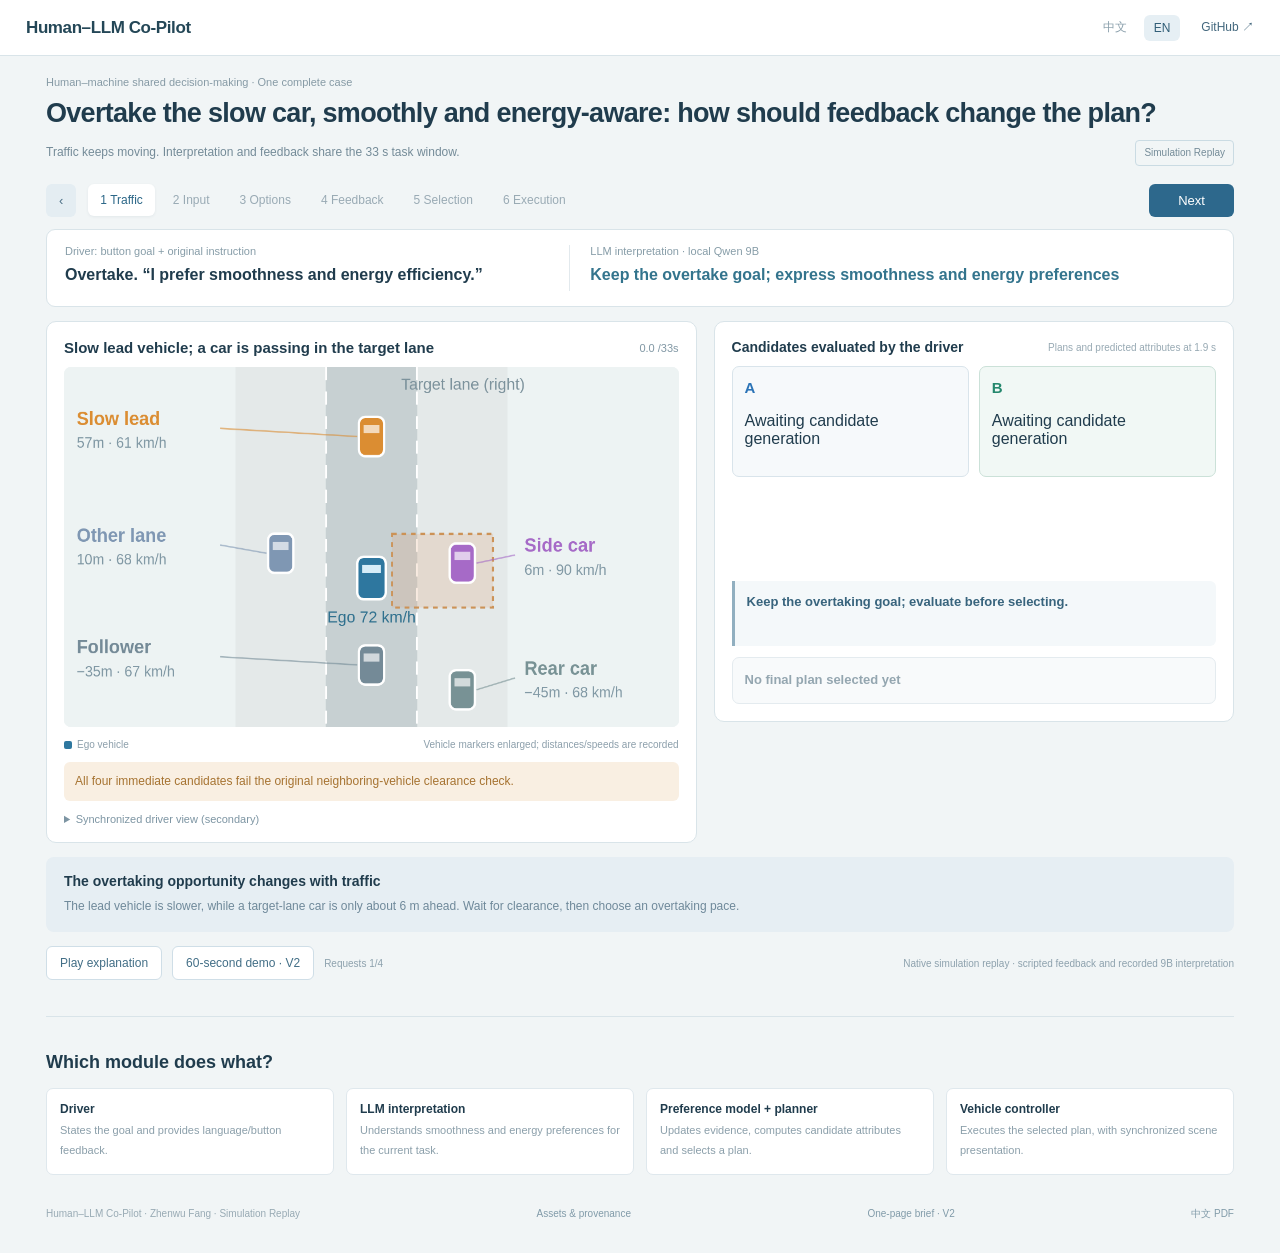
==== commit 7d4f1329: "Prepare bilingual V2 videos and one-page briefs from the verified five-vehicle replay" ====
--- a/index.html
+++ b/index.html
@@ -1,4 +1,4 @@
-<!doctype html><html lang="zh-CN"><meta charset="utf-8"><meta name="viewport" content="width=device-width,initial-scale=1"><title>Human–LLM Co-Pilot · 反馈如何改变超车方案</title><meta name="description" content="看见车流、理解驾驶人反馈，并在保留超车目标的同时选择执行方案。中英双语仿真演示。"><link rel="stylesheet" href="style.css"><script type="importmap">{"imports":{"three":"./viewer/vendor/three.module.js"}}</script><body>
+<!doctype html><html lang="zh-CN"><meta charset="utf-8"><meta name="viewport" content="width=device-width,initial-scale=1"><title>Human–LLM Co-Pilot · 反馈如何改变超车方案</title><meta name="description" content="看见车流、理解驾驶人反馈，并在保留超车目标的同时选择执行方案。中英双语仿真演示。"><link rel="stylesheet" href="style.css?v=2-media-bilingual1"><script type="importmap">{"imports":{"three":"./viewer/vendor/three.module.js"}}</script><body>
 <nav><a class="brand" href="#">Human–LLM Co-Pilot</a><div><button id="lang-zh">中文</button><button id="lang-en">EN</button><a id="code" href="https://github.com/ZV-NUS/human-llm-copilot">GitHub ↗</a></div></nav>
 <main><header><p id="context"></p><h1 id="problem"></h1><div class="headline-foot"><span id="subhead"></span><span class="replay-badge" id="replay-badge"></span></div></header>
 <div class="story-nav"><button id="prev" aria-label="上一步">‹</button><div id="step-tabs"></div><button id="next"></button></div>
@@ -6,6 +6,6 @@
 <div class="case-grid"><section class="scene-panel"><div class="scene-title"><strong id="scene-title"></strong><span id="clock"></span></div><canvas id="traffic" width="1080" height="620" aria-label="五台环境车辆的俯视场景"></canvas><div class="scene-key"><span><i class="ego-key"></i><b id="ego-label"></b></span><span id="map-note"></span></div><div class="gap-message" id="gap-message"></div><details id="driver-view-details"><summary id="view-summary"></summary><div id="driver-view"><div id="mirror"><span>Rear view</span></div><div class="view-tag" id="view-tag">同步第一视角</div></div></details></section>
 <section class="decision-panel"><div class="options-heading"><strong id="options-title"></strong><span id="options-note"></span></div><div class="options"><article class="option option-a" id="option-a"></article><article class="option option-b" id="option-b"></article></div><div class="difference" id="difference"></div><canvas id="speed-chart" width="760" height="164" aria-label="候选速度随时间的预测"></canvas><div class="feedback" id="feedback"></div><div class="final" id="final"></div></section></div>
 <div class="explanation"><strong id="explain-title"></strong><p id="explain-text"></p></div><div class="lower-controls"><button id="play-story"></button><button id="video-button"></button><span id="budget"></span><span id="record-note"></span></div>
-<section class="module-section"><h2 id="modules-title"></h2><div id="modules"></div></section><footer><span id="credit-line"></span><a href="credits.html" id="credits-link"></a><a href="media/project_brief.pdf" id="brief-link"></a></footer></main>
-<dialog id="video-dialog"><button id="close-video" aria-label="关闭视频">×</button><video id="overview-video" controls playsinline preload="metadata" poster="media/preview.jpg"><source src="media/human_llm_copilot_demo.mp4" type="video/mp4"></video></dialog>
-<script type="module" src="app.js"></script></body></html>
+<section class="module-section"><h2 id="modules-title"></h2><div id="modules"></div></section><footer><span id="credit-line"></span><a href="credits.html" id="credits-link"></a><a href="media/v2/project_brief_v2_en.pdf" id="brief-link"></a><a href="media/v2/project_brief_v2_zh.pdf" id="brief-alt-link"></a></footer></main>
+<dialog id="video-dialog"><div class="media-language" role="group" aria-label="Video language"><span id="media-lang-label">Video language</span><button id="media-en" type="button" class="selected">English</button><button id="media-zh" type="button">中文</button></div><p id="media-language-note" class="media-language-note"></p><button id="close-video" aria-label="关闭视频">×</button><video id="overview-video" controls playsinline preload="metadata" poster="media/v2/preview_v2_en.jpg"><source src="media/v2/human_llm_copilot_demo_v2_en.mp4" type="video/mp4"><track kind="subtitles" src="media/v2/demo_v2_en_en.vtt" srclang="en" label="English"><track kind="subtitles" src="media/v2/demo_v2_en_zh.vtt" srclang="zh" label="中文"></video></dialog>
+<script type="module" src="app.js?v=2-media-bilingual1"></script></body></html>
--- a/style.css
+++ b/style.css
@@ -1,2 +1,9 @@
 :root{font-family:'Avenir Next','PingFang SC',Arial,sans-serif;background:#f1f5f6;color:#203c4d;--muted:#728995;--a:#2c74b7;--b:#25886d;--line:#d9e4e9}*{box-sizing:border-box}body{margin:0}button,a,input{font:inherit;outline-offset:4px}a{text-decoration:none;color:#42677d}button{cursor:pointer;border:0;border-radius:6px}button:focus-visible,a:focus-visible{outline:3px solid #78a6c0}nav{height:56px;padding:0 26px;display:flex;align-items:center;justify-content:space-between;background:white;border-bottom:1px solid var(--line)}.brand{font-size:17px;font-weight:650;letter-spacing:-.4px;color:#244757}nav>div{display:flex;align-items:center;gap:7px}nav button{background:transparent;color:#8ba0ac;padding:6px 10px;font-size:12px}nav button.selected{background:#e6eff4;color:#315e77}nav a:last-child{font-size:12px;margin-left:14px}main{max-width:1240px;margin:auto;padding:20px 26px 30px}header>p{font-size:11px;color:#869aa5;margin:0 0 7px}h1{font-size:27px;font-weight:550;letter-spacing:-.7px;line-height:1.4;margin:0 0 7px}.headline-foot{display:flex;align-items:center;justify-content:space-between;gap:12px;color:#748b98;font-size:12px;line-height:1.6}.replay-badge{border:1px solid #cadbe3;border-radius:4px;padding:4px 8px;font-size:10px;white-space:nowrap}.story-nav{display:flex;align-items:center;gap:12px;margin:18px 0 12px}.story-nav>button{background:#e4edf2;color:#496d83;padding:9px 13px;font-size:13px}#next{margin-left:auto;background:#2d688c;color:white;white-space:nowrap;min-width:85px}#step-tabs{display:flex;gap:6px;flex:1}#step-tabs button{background:transparent;color:#99aab4;padding:9px 12px;font-size:12px;white-space:nowrap}#step-tabs button.active{background:white;color:#2a6687;box-shadow:0 1px 3px #24475812}.intent-strip{display:grid;grid-template-columns:.9fr 1.2fr;gap:20px;background:white;border:1px solid var(--line);border-radius:9px;padding:15px 18px;margin-bottom:14px}.source-label{display:block;color:#879da8;font-size:11px;margin-bottom:5px}.intent-strip strong{font-size:16px;line-height:1.65;font-weight:550}.parse{border-left:1px solid #e2e9ed;padding-left:20px}.parse strong{color:#33748d}.parse small{display:block;font-size:10px;color:#9aabb4;line-height:1.5;margin-top:3px}.case-grid{display:grid;grid-template-columns:minmax(0,1.25fr) minmax(350px,1fr);gap:17px;align-items:start}.scene-panel,.decision-panel{background:white;border:1px solid var(--line);border-radius:10px;padding:17px;min-width:0}.scene-title{display:flex;justify-content:space-between;align-items:center;gap:10px;margin-bottom:11px}.scene-title strong{font-weight:550;font-size:15px}.scene-title>span{font-size:11px;color:#8097a4;white-space:nowrap;font-variant-numeric:tabular-nums}#traffic{width:100%;height:360px;background:#edf3f4;border-radius:7px;display:block}.scene-key{display:flex;justify-content:space-between;gap:10px;margin-top:10px;font-size:10px;color:#8c9fab;line-height:1.5}.scene-key span:first-child{display:flex;align-items:center;gap:5px;white-space:nowrap}.scene-key b{font-weight:400}.ego-key{width:8px;height:8px;background:#2e779f;border-radius:2px}.gap-message{padding:9px 11px;border-radius:6px;background:#f9efe2;color:#a67331;font-size:12px;line-height:1.7;margin-top:10px}.gap-message.open{background:#eaf4ef;color:#508773}details{font-size:11px;color:#7d95a3;margin-top:12px}summary{cursor:pointer}#driver-view{position:relative;height:210px;overflow:hidden;border-radius:7px;background:#dbe7ed;margin-top:10px}#driver-view>canvas{width:100%;height:100%}#mirror{position:absolute;left:50%;top:12px;transform:translateX(-50%);width:125px;height:37px;border:3px solid #33444e;border-radius:5px;z-index:2;pointer-events:none}#mirror span{position:absolute;right:3px;bottom:0;color:white;font-size:6px}.view-tag{position:absolute;left:10px;bottom:10px;background:#244758b0;color:white;padding:4px 7px;border-radius:3px;font-size:9px;z-index:2}.options-heading{display:flex;justify-content:space-between;align-items:center;gap:10px;margin-bottom:11px}.options-heading strong{font-size:14px;font-weight:550}.options-heading span{font-size:10px;color:#97a9b3}.options{display:grid;grid-template-columns:1fr 1fr;gap:10px}.option{padding:12px;border-radius:7px;border:1px solid #d9e4eb;background:#f6f9fb}.option-b{border-color:#cbe1d8;background:#f1f8f5}.option h3{font-size:15px;margin:0 0 8px;font-weight:550;color:var(--a)}.option-b h3{color:var(--b)}.option .main-metric{font-size:24px;font-weight:550;line-height:1}.option .main-metric small{font-size:11px;font-weight:400;margin-left:4px;color:#849aa7}.metric-row{display:flex;justify-content:space-between;align-items:baseline;gap:6px;margin-top:9px;font-size:11px;color:#8097a4}.metric-row b{font-size:14px;font-weight:550;color:#435f70}.difference{font-size:11px;line-height:1.8;color:#8095a2;margin:10px 0 4px}#speed-chart{display:block;width:100%;height:92px}.feedback{border-left:3px solid #91afc0;background:#f4f8fa;padding:11px 12px;margin-top:12px;border-radius:0 6px 6px 0;min-height:65px}.feedback strong{display:block;font-size:13px;line-height:1.6;font-weight:550;color:#38647d}.feedback small{display:block;font-size:10px;line-height:1.6;color:#95a7b2;margin-top:4px}.final{padding:12px;margin-top:11px;background:#e8f4ed;border:1px solid #cde2d7;border-radius:7px;color:#3e7c60}.final strong{font-size:17px;display:block;line-height:1.6;font-weight:600}.final span{font-size:11px;line-height:1.7;display:block;margin-top:4px}.final.pending{background:#f8fafb;border-color:#e4ebef;color:#94a6b0}.final.pending strong{font-size:13px}.explanation{margin:14px 0 0;padding:15px 18px;background:#e6eef3;border-radius:8px}.explanation strong{font-size:14px;font-weight:550}.explanation p{font-size:12px;line-height:1.8;color:#6f899a;margin:6px 0 0}.lower-controls{display:flex;gap:10px;align-items:center;margin:14px 0 0;flex-wrap:wrap}.lower-controls button{background:white;border:1px solid #cfdee7;padding:9px 13px;color:#426e86;font-size:12px}.lower-controls span{font-size:10px;color:#8da1ad}.lower-controls span:last-child{margin-left:auto}.module-section{margin-top:36px;border-top:1px solid var(--line);padding-top:20px}.module-section h2{font-size:18px;font-weight:550}#modules{display:grid;grid-template-columns:repeat(4,1fr);gap:12px}#modules>div{background:white;border:1px solid #dfE8ed;border-radius:7px;padding:13px}#modules strong{font-size:12px;font-weight:550;display:block;margin-bottom:5px}#modules p{font-size:11px;line-height:1.8;color:#8b9faa;margin:0}footer{margin-top:30px;color:#98aab4;font-size:10px;line-height:1.8;display:flex;justify-content:space-between;gap:12px;flex-wrap:wrap}footer a{color:#819ba9}dialog{border:0;border-radius:12px;padding:0;max-height:94vh;max-width:92vw;background:#163644}dialog::backdrop{background:#172c3eaa}dialog>button{position:absolute;top:8px;right:8px;z-index:2;background:#ffffffb0;color:#29495d;font-size:22px;width:32px;height:32px}dialog video{display:block;max-height:90vh;max-width:90vw;width:540px}@media(max-width:1000px){main{padding:16px}.case-grid{grid-template-columns:1fr 1fr}.scene-panel,.decision-panel{padding:12px}.intent-strip strong{font-size:14px}.metric-row{font-size:10px}.option{padding:10px}#step-tabs button{font-size:11px;padding:8px}.replay-badge{display:none}}@media(max-width:700px){nav{height:48px;padding:0 15px}.brand{font-size:14px}nav a:last-child{display:none}main{padding:11px 12px}header>p{display:none}h1{font-size:20px;line-height:1.5;letter-spacing:-.3px;margin-bottom:3px}.headline-foot{font-size:10px}.story-nav{gap:6px;margin:10px 0}.story-nav>button{padding:8px 10px;font-size:11px}#step-tabs{gap:2px;overflow:auto;scrollbar-width:none}#step-tabs button{font-size:10px;padding:8px 7px}#prev{display:none}#next{min-width:65px;font-size:11px;padding:8px}.intent-strip{gap:10px;padding:10px;margin-bottom:9px;grid-template-columns:1fr 1fr}.source-label{font-size:10px;margin-bottom:3px}.intent-strip strong{font-size:12px;line-height:1.65}.parse{padding-left:10px}.parse small{font-size:9px}.case-grid{display:flex;flex-direction:column;gap:9px}.scene-panel,.decision-panel{width:100%;padding:10px;border-radius:8px}.scene-title{margin-bottom:6px}.scene-title strong{font-size:12px}.scene-title>span{font-size:10px}#traffic{height:212px}.scene-key{margin-top:5px;font-size:8px}.gap-message{font-size:10px;padding:6px 8px;line-height:1.5;margin-top:6px}.scene-panel details{margin-top:6px;font-size:9px}.options-heading{margin-bottom:6px}.options-heading strong{font-size:12px}.options-heading span{font-size:8px}.option{padding:9px}.option h3{font-size:13px;margin-bottom:5px}.option .main-metric{font-size:21px}.metric-row{font-size:10px;margin-top:6px}.metric-row b{font-size:12px}.difference{font-size:9px;margin:6px 0}.feedback{padding:8px 10px;margin-top:8px;min-height:0}.feedback strong{font-size:12px}.feedback small{font-size:9px}.final{padding:8px;margin-top:8px}.final strong{font-size:14px}.final span{font-size:9px}.explanation{padding:10px;margin-top:9px}.explanation strong{font-size:12px}.explanation p{font-size:10px;margin-top:3px}.lower-controls{margin-top:10px;gap:7px}.lower-controls button{font-size:10px;padding:8px 10px}.lower-controls span{font-size:8px}.lower-controls span:last-child{margin-left:0}#speed-chart{height:64px}#modules{grid-template-columns:1fr 1fr;gap:8px}.module-section{margin-top:24px;padding-top:12px}footer{font-size:9px}}
 @media(max-width:700px){.decision-panel{display:flex;flex-direction:column}.feedback{order:-2;margin:0 0 7px}.final{order:-1;margin:0 0 8px}body[data-step="2"] #traffic,body[data-step="3"] #traffic,body[data-step="4"] #traffic{height:150px}body[data-step="0"] .decision-panel,body[data-step="1"] .decision-panel{display:none}.explanation{margin-top:9px}}
+
+/* Portrait V2 media fits both desktop and phone playback. */
+#video-dialog{width:min(94vw,620px);max-height:94vh;padding:16px;background:#173342}#overview-video{display:block;width:100%;height:auto;max-height:84vh;object-fit:contain;margin:auto}#close-video{color:white;background:#274b5f}
+
+.media-language{display:flex;align-items:center;justify-content:center;gap:8px;padding:0 30px 12px 0;font-size:12px;color:#bfd2dd}.media-language button{padding:7px 12px;background:#294b60;color:#bed1dc}.media-language button.selected{background:#dcebf1;color:#20465d}#overview-video{max-height:78vh}
+
+.media-language-note{margin:-4px 0 10px;text-align:center;font-size:10px;line-height:1.5;color:#abc3d0}
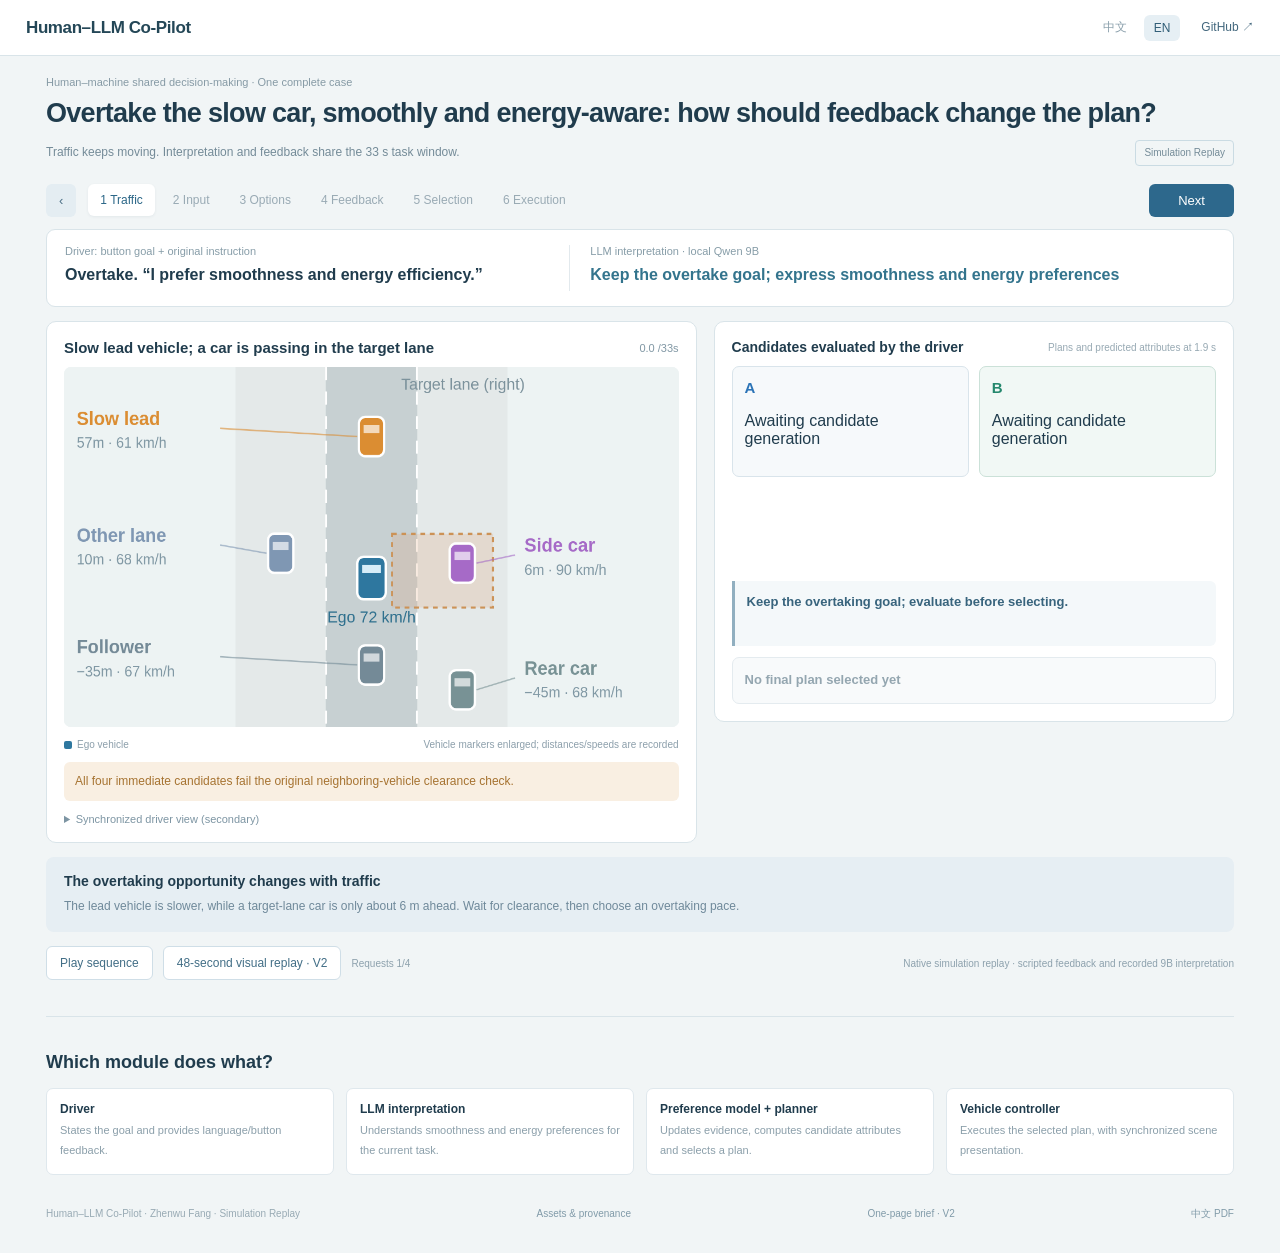
==== commit 4b9bee66: "Replace narrated demo with silent problem-and-keyword visual replays" ====
--- a/index.html
+++ b/index.html
@@ -1,4 +1,4 @@
-<!doctype html><html lang="zh-CN"><meta charset="utf-8"><meta name="viewport" content="width=device-width,initial-scale=1"><title>Human–LLM Co-Pilot · 反馈如何改变超车方案</title><meta name="description" content="看见车流、理解驾驶人反馈，并在保留超车目标的同时选择执行方案。中英双语仿真演示。"><link rel="stylesheet" href="style.css?v=2-media-bilingual1"><script type="importmap">{"imports":{"three":"./viewer/vendor/three.module.js"}}</script><body>
+<!doctype html><html lang="zh-CN"><meta charset="utf-8"><meta name="viewport" content="width=device-width,initial-scale=1"><title>Human–LLM Co-Pilot · 反馈如何改变超车方案</title><meta name="description" content="看见车流、理解驾驶人反馈，并在保留超车目标的同时选择执行方案。中英双语仿真演示。"><link rel="stylesheet" href="style.css?v=2-visual1"><script type="importmap">{"imports":{"three":"./viewer/vendor/three.module.js"}}</script><body>
 <nav><a class="brand" href="#">Human–LLM Co-Pilot</a><div><button id="lang-zh">中文</button><button id="lang-en">EN</button><a id="code" href="https://github.com/ZV-NUS/human-llm-copilot">GitHub ↗</a></div></nav>
 <main><header><p id="context"></p><h1 id="problem"></h1><div class="headline-foot"><span id="subhead"></span><span class="replay-badge" id="replay-badge"></span></div></header>
 <div class="story-nav"><button id="prev" aria-label="上一步">‹</button><div id="step-tabs"></div><button id="next"></button></div>
@@ -7,5 +7,5 @@
 <section class="decision-panel"><div class="options-heading"><strong id="options-title"></strong><span id="options-note"></span></div><div class="options"><article class="option option-a" id="option-a"></article><article class="option option-b" id="option-b"></article></div><div class="difference" id="difference"></div><canvas id="speed-chart" width="760" height="164" aria-label="候选速度随时间的预测"></canvas><div class="feedback" id="feedback"></div><div class="final" id="final"></div></section></div>
 <div class="explanation"><strong id="explain-title"></strong><p id="explain-text"></p></div><div class="lower-controls"><button id="play-story"></button><button id="video-button"></button><span id="budget"></span><span id="record-note"></span></div>
 <section class="module-section"><h2 id="modules-title"></h2><div id="modules"></div></section><footer><span id="credit-line"></span><a href="credits.html" id="credits-link"></a><a href="media/v2/project_brief_v2_en.pdf" id="brief-link"></a><a href="media/v2/project_brief_v2_zh.pdf" id="brief-alt-link"></a></footer></main>
-<dialog id="video-dialog"><div class="media-language" role="group" aria-label="Video language"><span id="media-lang-label">Video language</span><button id="media-en" type="button" class="selected">English</button><button id="media-zh" type="button">中文</button></div><p id="media-language-note" class="media-language-note"></p><button id="close-video" aria-label="关闭视频">×</button><video id="overview-video" controls playsinline preload="metadata" poster="media/v2/preview_v2_en.jpg"><source src="media/v2/human_llm_copilot_demo_v2_en.mp4" type="video/mp4"><track kind="subtitles" src="media/v2/demo_v2_en_en.vtt" srclang="en" label="English"><track kind="subtitles" src="media/v2/demo_v2_en_zh.vtt" srclang="zh" label="中文"></video></dialog>
-<script type="module" src="app.js?v=2-media-bilingual1"></script></body></html>
+<dialog id="video-dialog"><div class="media-language" role="group" aria-label="Video language"><span id="media-lang-label">Video language</span><button id="media-en" type="button" class="selected">English</button><button id="media-zh" type="button">中文</button></div><p id="media-language-note" class="media-language-note"></p><button id="close-video" aria-label="关闭视频">×</button><video id="overview-video" controls playsinline preload="metadata" poster="media/v2-visual/preview_en.jpg"><source src="media/v2-visual/human_llm_copilot_visual_v2_en.mp4" type="video/mp4"></video></dialog>
+<script type="module" src="app.js?v=2-visual1"></script></body></html>
